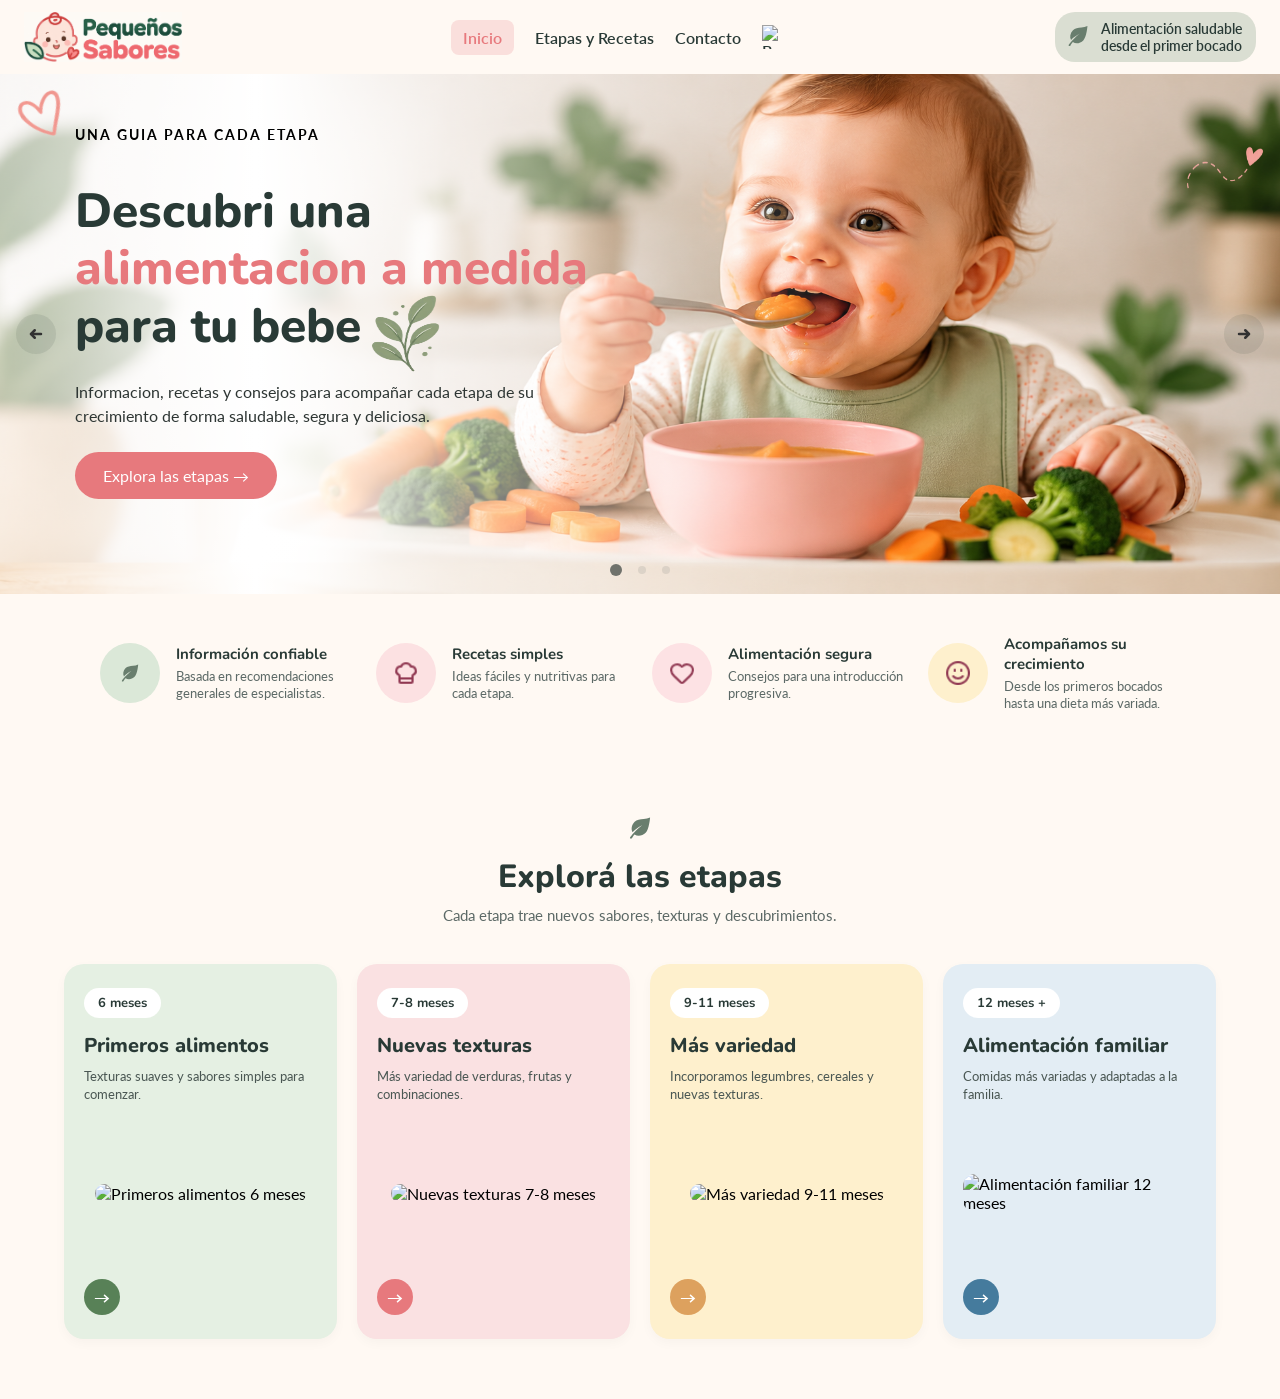
==== index.html @ daff33ad "Explora etapas con tarjetas de meses, falta cargar imagenes" ====
<!DOCTYPE html>
<html lang="es">

<head>
    <meta charset="UTF-8">
    <meta name="viewport" content="width=device-width, initial-scale=1.0">
    <title>Pequeños Sabores</title>
    <link rel="preconnect" href="https://fonts.googleapis.com">
    <link rel="preconnect" href="https://fonts.gstatic.com" crossorigin>
    <link
        href="https://fonts.googleapis.com/css2?family=Lato:ital,wght@0,100;0,300;0,400;0,700;0,900;1,100;1,300;1,400;1,700;1,900&family=Nunito:ital,wght@0,200..1000;1,200..1000&display=swap"
        rel="stylesheet">
    <link rel="stylesheet" href="css/style.css">
</head>

<body>
    <header>
        <div class="logo"><img src="img/logo-bebe.png" alt="logo"></div>
        <nav>
            <a class="active" href="index.html">Inicio</a>
            <a href="etapas.html">Etapas y Recetas</a>
            <a href="contacto.html">Contacto</a>
            <img src="img/busqueda.svg" alt="Busqueda">
        </nav>
        <div class="etiqueta">
            <div class="etiqueta-icono"><img src="img/hoja-etiqueta.svg" alt="Etiqueta"></div>
            <div class="etiqueta-texto">
                <span>Alimentación saludable</span>
                <span>desde el primer bocado</span>
            </div>
        </div>
    </header>

    <section class="hero">
        <img src="img/hero-bebe.png" alt="hero-bebe">
        <div class="hero-content">
            <span class="hero-subtitulo">UNA GUIA PARA CADA ETAPA</span>
            <h1>Descubri una
                <span>alimentacion a medida</span>
                para tu bebe
            </h1>
            <p>Informacion, recetas y consejos para acompañar cada etapa de su crecimiento de forma saludable, segura y
                deliciosa.</p>
            <a href="etapas.html" class="btn">Explora las etapas →</a>
        </div>

        <button class="prev"><img src="img/flecha-simple-izquierda.svg" alt="Anterior"></button>
        <button class="next"><img src="img/flecha-simple-derecha.svg" alt="Siguiente"></button>

        <div class="dots">
            <div class="dot active"></div>
            <div class="dot"></div>
            <div class="dot"></div>
        </div>

        <div class="decoracion">
            <img class="corazon-rosa" src="img/corazon rosa.png" alt="corazon-rosa">
            <img class="hoja1" src="img/hoja1.png" alt="hoja1">
            <img class="linea-con-corazon" src="img/linea con corazon.png" alt="linea con corazon">
        </div>
    </section>
    <!-- SECCIÓN HERO MIDDLE (PILARES) -->
        <section class="hero-middle">
            <div class="hero-middle-item">
                <div class="hero-middle-icon green-bg">
                    <img src="img/hoja-etiqueta.svg" alt="Información confiable">
                </div>
                <div class="hero-middle-text">
                    <h3>Información confiable</h3>
                    <p>Basada en recomendaciones generales de especialistas.</p>
                </div>
            </div>

            <div class="hero-middle-item">
                <div class="hero-middle-icon pink-bg">
                    <img src="img/icono-gorro.png" alt="Recetas simples">
                </div>
                <div class="hero-middle-text">
                    <h3>Recetas simples</h3>
                    <p>Ideas fáciles y nutritivas para cada etapa.</p>
                </div>
            </div>

            <div class="hero-middle-item">
                <div class="hero-middle-icon red-bg">
                    <img src="img/icono-corazon.png" alt="Alimentación segura">
                </div>
                <div class="hero-middle-text">
                    <h3>Alimentación segura</h3>
                    <p>Consejos para una introducción progresiva.</p>
                </div>
            </div>

            <div class="hero-middle-item">
                <div class="hero-middle-icon yellow-bg">
                    <img src="img/icono-carita.png" alt="Acompañamos su crecimiento">
                </div>
                <div class="hero-middle-text">
                    <h3>Acompañamos su crecimiento</h3>
                    <p>Desde los primeros bocados hasta una dieta más variada.</p>
                </div>
            </div>
        </section>
        <!--seccion Explorando Etapas-->
        <section class="etapas-section">
            <div class="etapas-header">
                <img src="img/hoja-etiqueta.svg" alt="Icono decorativo" class="etapas-titulo-icono">
                <h2>Explorá las etapas</h2>
                <p>Cada etapa trae nuevos sabores, texturas y descubrimientos.</p>
            </div>

            <div class="etapas-grid">
                <!-- Tarjeta 1: 6 meses -->
                <article class="etapa-card green-card">
                    <span class="etapa-badge">6 meses</span>
                    <h3>Primeros alimentos</h3>
                    <p>Texturas suaves y sabores simples para comenzar.</p>
                    <div class="etapa-imagen">
                        <img src="img/etapa-6m.png" alt="Primeros alimentos 6 meses">
                    </div>
                    <a href="etapas.html" class="etapa-btn green-btn">→</a>
                </article>

                <!-- Tarjeta 2: 7-8 meses -->
                <article class="etapa-card pink-card">
                    <span class="etapa-badge">7-8 meses</span>
                    <h3>Nuevas texturas</h3>
                    <p>Más variedad de verduras, frutas y combinaciones.</p>
                    <div class="etapa-imagen">
                        <img src="img/etapa-7-8m.png" alt="Nuevas texturas 7-8 meses">
                    </div>
                    <a href="etapas.html" class="etapa-btn pink-btn">→</a>
                </article>

                <!-- Tarjeta 3: 9-11 meses -->
                <article class="etapa-card yellow-card">
                    <span class="etapa-badge">9-11 meses</span>
                    <h3>Más variedad</h3>
                    <p>Incorporamos legumbres, cereales y nuevas texturas.</p>
                    <div class="etapa-imagen">
                        <img src="img/etapa-9-11m.png" alt="Más variedad 9-11 meses">
                    </div>
                    <a href="etapas.html" class="etapa-btn yellow-btn">→</a>
                </article>

                <!-- Tarjeta 4: 12 meses + -->
                <article class="etapa-card blue-card">
                    <span class="etapa-badge">12 meses +</span>
                    <h3>Alimentación familiar</h3>
                    <p>Comidas más variadas y adaptadas a la familia.</p>
                    <div class="etapa-imagen">
                        <img src="img/etapa-12m.png" alt="Alimentación familiar 12 meses">
                    </div>
                    <a href="etapas.html" class="etapa-btn blue-btn">→</a>
                </article>
            </div>
        </section>

</body>

</html>
---- css/style.css ----
* {
    box-sizing: border-box;
}

body {
    background-color: #fff9f3;
    font-family: Lato, sans-serif;
    margin: 0;
    padding: 0;
}

h1 {
    color: #293a36;
    font-family: Nunito, sans-serif;
}

header {
    background-color: #fff9f3;
    padding: 12px 24px;
    display: flex;
    justify-content: space-between;
    align-content: center;
    flex-direction: row;
    gap: 24px;
}

.logo img {
    display: flex;
    align-items: center;
    height: 50px;
}

    
nav {
    font-family: lato, sans-serif;
    font-weight: 600;
    display: flex;
    align-items: center;
    color: #293a36;
    gap: 1.3rem;
    transition: transform 0.5s ease;

}

nav a {
    color: #293a36;
    text-decoration: none;
}

nav a.active {
    color: #e7797d;
    background-color: rgba(231, 121, 125, 0.199);
    border-radius: 8px;
    padding: 8px 12px;
}


nav a:hover {
    transform: scale(1.05);
}

nav img {
    width: 24px;
    height: 24px;
}

.etiqueta {
    display: flex;
    align-items: center;
    gap: 8px;
    background-color: rgba(123, 151, 124, 0.281);
    border-radius: 20px;
    padding: 8px 14px;
}

.etiqueta-icono img {
    height: 30px;
    margin-left: -6px
}

.etiqueta-texto span {
    display: block;
}

.etiqueta-texto {
    font-size: 14px;
    color: #293a36;
    font-weight: 600;
    
}

.hero {
    position: relative;
    height: 520px;
    overflow: hidden;
}

.hero > img {
    position: absolute;
    width: 100%;
    height: 100%;
    object-fit: cover;
    left: 0;
    top: 0;
    z-index: 1;
}

.hero::after {
    content: "";
    position: absolute;
    inset: 0;
    z-index: 1;
    background: linear-gradient(
        to right,
        rgba(255, 255, 255, 0.486) 0%,
        rgba(255, 255, 255, 0.774) 10%,
        rgb(255, 255, 255) 20%,
        rgba(255, 255, 255, 0.541) 35%,
        rgba(255, 255, 255, 0) 70%
    );
}

.hero-content {
    position: relative;
    z-index: 2;
    width: 55%;
    padding: 50px 50px 75px 75px ;
}

.hero-subtitulo {
    font-size: 14px;
    letter-spacing: 2px;
    font-weight: bold;
}

.hero h1 {
    font-size: 48px;
    font-weight: 800;
    line-height: 1.2;
    color: #293a36;
    max-width: 100%;
    margin-bottom: 24px;
    
}

.hero h1 span {
    display: block;
    color: #e7797d;
}

.hero-content p {
    font-family: lato, sans-serif;
    font-size: 16px;
    line-height: 1.5;
    color: #2e3634;
    margin-bottom: 24px;
    max-width: 500px;
    font-weight: 400;
}

.btn {
    display: inline-block;
    background-color: #e7797d;
    color: #fff;
    text-decoration: none;
    border-radius: 50px;
    padding: 14px 28px;
    transition: background-color 0.5s ease, transform 0.5s ease;
}

.btn:hover {
    background-color: #ca6267;
    transform: scale(1.05);
    cursor: pointer;
}

.hero .prev,
.hero .next {
    position: absolute;
    top: 50%;
    transform: translateY(-50%);
    background-color: rgba(41, 58, 54, 0.1);
    border: none;
    border-radius: 50%;
    width: 40px;
    height: 40px;
    display: flex;
    justify-content: center;
    align-items: center;
    cursor: pointer;
    z-index: 3;
}

.hero .prev {
    left: 16px;
    
}

.hero .next {
    right: 16px;
}

.hero .prev img,
.hero .next img {
    width: 30px;
    height: 30px;
}

.dots {
    position: absolute;
    bottom: 16px;
    left: 50%;
    transform: translateX(-50%);
    display: flex;
    gap: 8px;
    z-index: 3;
}

.dot {
    width: 8px;
    height: 8px;
    background-color: rgba(41, 58, 54, 0.1);
    border-radius: 50%;
    margin: 0 4px;
}

.dot.active {
    background-color: rgba(45, 54, 52, 0.664);
    width: 12px;
    height: 12px;
    transform: translateY(-2px);
}

.decoracion img {
    position: absolute;  
    width: 50px;
    height: 50px;
    z-index: 3;
    animation: float 4.5s ease-in-out infinite;
}

@keyframes float {
    0%, 100% {
        transform: translateY(0);
    }
    50% {
        transform: translateY(-10px);
    }
}

img.corazon-rosa {
    top: 16px;
    left: 16px;
    rotate: -10deg;
}

img.linea-con-corazon {
    top: 70px;
    right: 16px;
    width: 80px;
}

img.hoja1 {
    top: 220px;
    left: 365px;
    width: 80px;
    height: 80px;
}

/*seccion caracteristicas generales ----*/

/* --- SECCIÓN HERO MIDDLE (PILARES) --- */
.hero-middle {
    display: flex;
    justify-content: space-between;
    align-items: center;
    gap: 24px;
    padding: 40px 60px;
    background-color: #fff9f3;
    max-width: 1200px;
    margin: 0 auto;
}

.hero-middle-item {
    display: flex;
    align-items: center;
    gap: 16px;
    flex: 1;
}

.hero-middle-icon {
    width: 60px;
    height: 60px;
    border-radius: 50%;
    display: flex;
    justify-content: center;
    align-items: center;
    flex-shrink: 0;
}

.hero-middle-icon img {
    width: 26px;
    height: 26px;
    object-fit: contain;
}

/* Colores de fondo circulares */
.green-bg {
    background-color: #dbe8d8;
}

.pink-bg {
    background-color: #fce1e2;
}

.red-bg {
    background-color: #fde2e4;
}

.yellow-bg {
    background-color: #fef0cd;
}

.hero-middle-text h3 {
    margin: 0 0 4px 0;
    font-family: Nunito, sans-serif;
    font-size: 15px;
    font-weight: 700;
    color: #293a36;
}

.hero-middle-text p {
    margin: 0;
    font-family: Lato, sans-serif;
    font-size: 13px;
    color: #5c6966;
    line-height: 1.3;
}

/* Media query para adaptar en celulares */
@media (max-width: 768px) {
    .hero-middle {
        flex-direction: column;
        align-items: flex-start;
        padding: 30px 24px;
        gap: 20px;
    }
}

/* --- SECCIÓN EXPLORÁ LAS ETAPAS --- */
.etapas-section {
    max-width: 1200px;
    margin: 0 auto;
    padding: 60px 24px;
    background-color: #fff9f3;
}

.etapas-header {
    text-align: center;
    margin-bottom: 40px;
}

.etapas-titulo-icono {
    width: 32px;
    height: 32px;
    margin-bottom: 8px;
}

.etapas-header h2 {
    font-family: Nunito, sans-serif;
    font-size: 32px;
    font-weight: 800;
    color: #293a36;
    margin: 0 0 8px 0;
}

.etapas-header p {
    font-family: Lato, sans-serif;
    font-size: 15px;
    color: #5c6966;
    margin: 0;
}

/* Grilla de 4 columnas con Flexbox */
.etapas-grid {
    display: flex;
    justify-content: space-between;
    gap: 20px;
    flex-wrap: wrap;
}

.etapa-card {
    flex: 1;
    min-width: 240px;
    border-radius: 20px;
    padding: 24px 20px;
    display: flex;
    flex-direction: column;
    position: relative;
    box-shadow: 0 4px 12px rgba(0, 0, 0, 0.03);
    transition: transform 0.3s ease, box-shadow 0.3s ease;
}

.etapa-card:hover {
    transform: translateY(-5px);
    box-shadow: 0 8px 20px rgba(0, 0, 0, 0.06);
}

/* Colores de fondo de cada tarjeta */
.green-card {
    background-color: #e5f0e3;
}

.pink-card {
    background-color: #fae1e2;
}

.yellow-card {
    background-color: #fef0cd;
}

.blue-card {
    background-color: #e3edf4;
}

/* Etiqueta /  de meses */
.etapa-badge {
    align-self: flex-start;
    background-color: #ffffff;
    padding: 6px 14px;
    border-radius: 20px;
    font-family: Nunito, sans-serif;
    font-size: 13px;
    font-weight: 700;
    color: #293a36;
    margin-bottom: 14px;
}

.etapa-card h3 {
    font-family: Nunito, sans-serif;
    font-size: 20px;
    font-weight: 800;
    color: #293a36;
    margin: 0 0 8px 0;
}

.etapa-card p {
    font-family: Lato, sans-serif;
    font-size: 13px;
    color: #4a5753;
    line-height: 1.4;
    margin: 0 0 20px 0;
    flex-grow: 1;
}

.etapa-imagen {
    width: 100%;
    height: 140px;
    display: flex;
    justify-content: center;
    align-items: center;
    margin-bottom: 16px;
}

.etapa-imagen img {
    max-width: 100%;
    max-height: 100%;
    object-fit: contain;
    border-radius: 12px;
}

/* Botón circular de flecha */
.etapa-btn {
    width: 36px;
    height: 36px;
    border-radius: 50%;
    display: flex;
    justify-content: center;
    align-items: center;
    text-decoration: none;
    font-weight: bold;
    font-size: 16px;
    align-self: flex-start;
    transition: transform 0.3s ease;
}

.etapa-btn:hover {
    transform: scale(1.1);
}

.green-btn {
    background-color: #588157;
    color: #ffffff;
}

.pink-btn {
    background-color: #e7797d;
    color: #ffffff;
}

.yellow-btn {
    background-color: #dda15e;
    color: #ffffff;
}

.blue-btn {
    background-color: #457b9d;
    color: #ffffff;
}

/* Adaptación para pantallas pequeñas (Tablets y Celulares) */
@media (max-width: 1024px) {
    .etapa-card {
        flex: 1 1 calc(50% - 10px);
    }
}

@media (max-width: 600px) {
    .etapa-card {
        flex: 1 1 100%;
    }
}
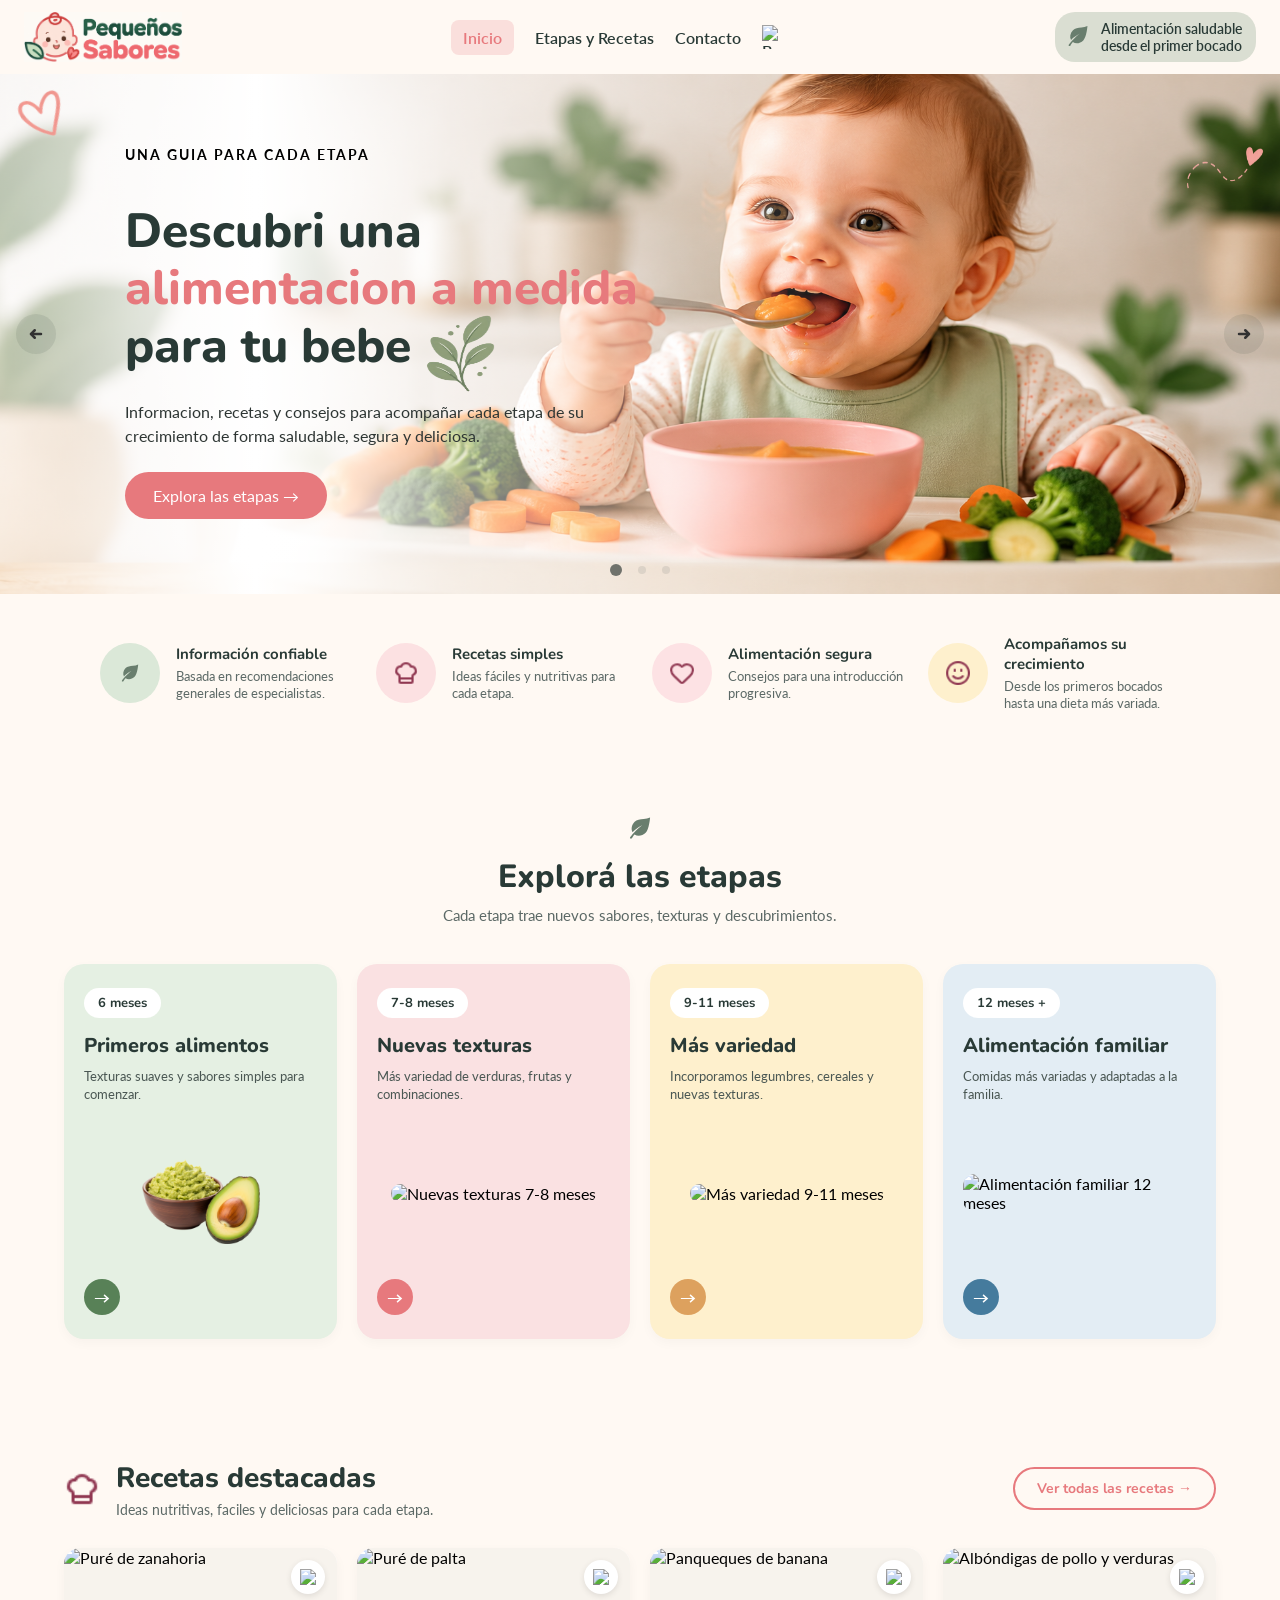
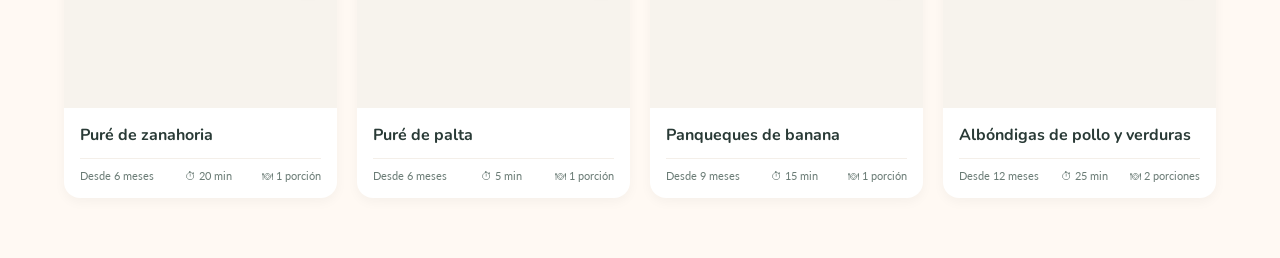
==== commit ea5e3534: "parte inferior del hero casi lista faltan las imagenes, se agrego una imagen en "explora etapas"" ====
--- a/index.html
+++ b/index.html
@@ -116,7 +116,7 @@
                     <h3>Primeros alimentos</h3>
                     <p>Texturas suaves y sabores simples para comenzar.</p>
                     <div class="etapa-imagen">
-                        <img src="img/etapa-6m.png" alt="Primeros alimentos 6 meses">
+                        <img src="img/pure-de-palta.png" alt="Primeros alimentos 6 meses">
                     </div>
                     <a href="etapas.html" class="etapa-btn green-btn">→</a>
                 </article>
@@ -155,6 +155,94 @@
                 </article>
             </div>
         </section>
+        <!-- SECCION RECETAS DESTACADAS -->
+        <section class="recetas-section">
+            <div class="recetas-header-container">
+                <div class="recetas-titulo-wrapper">
+                    <img src="img/icono-gorro.png" alt="Icono receta" class="recetas-titulo-icono">
+                    <div>
+                        <h2>Recetas destacadas</h2>
+                        <p>Ideas nutritivas, faciles y deliciosas para cada etapa.</p>
+                    </div>
+                </div>
+                <a href="etapas.html" class="btn-ver-todas">Ver todas las recetas →</a>
+            </div>
+
+            <div class="recetas-grid">
+                <!-- Receta 1: Puré de zanahoria -->
+                <article class="receta-card">
+                    <div class="receta-imagen">
+                        <img src="img/receta-zanahoria.png" alt="Puré de zanahoria">
+                        <button class="receta-fav" aria-label="Marcar como favorito">
+                            <img src="img/icono-corazon.svg" alt="Favorito">
+                        </button>
+                    </div>
+                    <div class="receta-content">
+                        <h3>Puré de zanahoria</h3>
+                        <div class="receta-info">
+                            <span>Desde 6 meses</span>
+                            <span>⏱ 20 min</span>
+                            <span>🍽 1 porción</span>
+                        </div>
+                    </div>
+                </article>
+
+                <!-- Receta 2: Puré de palta -->
+                <article class="receta-card">
+                    <div class="receta-imagen">
+                        <img src="img/receta-palta.png" alt="Puré de palta">
+                        <button class="receta-fav" aria-label="Marcar como favorito">
+                            <img src="img/icono-corazon.svg" alt="Favorito">
+                        </button>
+                    </div>
+                    <div class="receta-content">
+                        <h3>Puré de palta</h3>
+                        <div class="receta-info">
+                            <span>Desde 6 meses</span>
+                            <span>⏱ 5 min</span>
+                            <span>🍽 1 porción</span>
+                        </div>
+                    </div>
+                </article>
+
+                <!-- Receta 3: Panqueques de banana -->
+                <article class="receta-card">
+                    <div class="receta-imagen">
+                        <img src="img/receta-panqueques.png" alt="Panqueques de banana">
+                        <button class="receta-fav" aria-label="Marcar como favorito">
+                            <img src="img/icono-corazon.svg" alt="Favorito">
+                        </button>
+                    </div>
+                    <div class="receta-content">
+                        <h3>Panqueques de banana</h3>
+                        <div class="receta-info">
+                            <span>Desde 9 meses</span>
+                            <span>⏱ 15 min</span>
+                            <span>🍽 1 porción</span>
+                        </div>
+                    </div>
+                </article>
+
+                <!-- Receta 4: Albóndigas de pollo y verduras -->
+                <article class="receta-card">
+                    <div class="receta-imagen">
+                        <img src="img/receta-albondigas.png" alt="Albóndigas de pollo y verduras">
+                        <button class="receta-fav" aria-label="Marcar como favorito">
+                            <img src="img/icono-corazon.svg" alt="Favorito">
+                        </button>
+                    </div>
+                    <div class="receta-content">
+                        <h3>Albóndigas de pollo y verduras</h3>
+                        <div class="receta-info">
+                            <span>Desde 12 meses</span>
+                            <span>⏱ 25 min</span>
+                            <span>🍽 2 porciones</span>
+                            
+                        </div>
+                    </div>
+                </article>
+            </div>
+        </section>
 
 </body>
 
--- a/css/style.css
+++ b/css/style.css
@@ -124,7 +124,7 @@
     position: relative;
     z-index: 2;
     width: 55%;
-    padding: 50px 50px 75px 75px ;
+    padding: 70px 50px 75px 125px ;
 }
 
 .hero-subtitulo {
@@ -173,6 +173,8 @@
     transform: scale(1.05);
     cursor: pointer;
 }
+
+/*Flechas*/
 
 .hero .prev,
 .hero .next {
@@ -206,6 +208,8 @@
     height: 30px;
 }
 
+/*puntos en posicion imagen*/
+
 .dots {
     position: absolute;
     bottom: 16px;
@@ -261,8 +265,8 @@
 }
 
 img.hoja1 {
-    top: 220px;
-    left: 365px;
+    top: 240px;
+    left: 420px;
     width: 80px;
     height: 80px;
 }
@@ -519,4 +523,269 @@
     .etapa-card {
         flex: 1 1 100%;
     }
-}+}
+/* --- SECCIÓN RECETAS DESTACADAS --- */
+.recetas-section {
+    max-width: 1200px;
+    margin: 0 auto;
+    padding: 60px 24px;
+    background-color: #fff9f3;
+}
+
+.recetas-header-container {
+    display: flex;
+    justify-content: space-between;
+    align-items: center;
+    margin-bottom: 30px;
+    flex-wrap: wrap;
+    gap: 16px;
+}
+
+.recetas-titulo-wrapper {
+    display: flex;
+    align-items: center;
+    gap: 16px;
+}
+
+.recetas-titulo-icono {
+    width: 36px;
+    height: 36px;
+    object-fit: contain;
+}
+
+.recetas-header-container h2 {
+    font-family: Nunito, sans-serif;
+    font-size: 28px;
+    font-weight: 800;
+    color: #293a36;
+    margin: 0 0 4px 0;
+}
+
+.recetas-header-container p {
+    font-family: Lato, sans-serif;
+    font-size: 14px;
+    color: #5c6966;
+    margin: 0;
+}
+
+/* Botón "Ver todas las recetas" */
+.btn-ver-todas {
+    display: inline-block;
+    border: 2px solid #e7797d;
+    color: #e7797d;
+    background-color: transparent;
+    text-decoration: none;
+    padding: 10px 22px;
+    border-radius: 50px;
+    font-family: Nunito, sans-serif;
+    font-weight: 700;
+    font-size: 14px;
+    transition: background-color 0.3s ease, color 0.3s ease, transform 0.3s ease;
+}
+
+.btn-ver-todas:hover {
+    background-color: #e7797d;
+    color: #ffffff;
+    transform: scale(1.03);
+}
+
+/* Grilla de 4 columnas con Flexbox */
+.recetas-grid {
+    display: flex;
+    justify-content: space-between;
+    gap: 20px;
+    flex-wrap: wrap;
+}
+
+.receta-card {
+    flex: 1;
+    min-width: 250px;
+    background-color: #ffffff;
+    border-radius: 16px;
+    overflow: hidden;
+    box-shadow: 0 4px 12px rgba(0, 0, 0, 0.04);
+    display: flex;
+    flex-direction: column;
+    transition: transform 0.3s ease, box-shadow 0.3s ease;
+}
+
+.receta-card:hover {
+    transform: translateY(-5px);
+    box-shadow: 0 8px 20px rgba(0, 0, 0, 0.08);
+}
+
+.receta-imagen {
+    position: relative;
+    width: 100%;
+    height: 160px;
+    background-color: #f7f3ed;
+}
+
+.receta-imagen img {
+    width: 100%;
+    height: 100%;
+    object-fit: cover;
+}
+
+/* Botón de favorito circular en la esquina superior derecha */
+.receta-fav {
+    position: absolute;
+    top: 12px;
+    right: 12px;
+    background-color: #ffffff;
+    border: none;
+    border-radius: 50%;
+    width: 34px;
+    height: 34px;
+    display: flex;
+    justify-content: center;
+    align-items: center;
+    cursor: pointer;
+    box-shadow: 0 2px 6px rgba(0, 0, 0, 0.1);
+    transition: transform 0.2s ease;
+}
+
+.receta-fav:hover {
+    transform: scale(1.1);
+}
+
+.receta-fav img {
+    width: 16px;
+    height: 16px;
+}
+
+.receta-content {
+    padding: 16px;
+    display: flex;
+    flex-direction: column;
+    justify-content: space-between;
+    flex-grow: 1;
+}
+
+.receta-content h3 {
+    font-family: Nunito, sans-serif;
+    font-size: 16px;
+    font-weight: 700;
+    color: #293a36;
+    margin: 0 0 12px 0;
+}
+
+.receta-info {
+    display: flex;
+    justify-content: space-between;
+    align-items: center;
+    font-family: Lato, sans-serif;
+    font-size: 11px;
+    color: #6b7c76;
+    border-top: 1px solid #f4efe9;
+    padding-top: 10px;
+}
+
+/* Adaptación para tablets y celulares */
+@media (max-width: 1024px) {
+    .receta-card {
+        flex: 1 1 calc(50% - 10px);
+    }
+}
+
+@media (max-width: 600px) {
+    .receta-card {
+        flex: 1 1 100%;
+    }
+}
+.hero-etapas {
+    position: relative;
+    height: 680px;
+    overflow: hidden;
+}
+
+.hero-etapas img {
+    position: absolute;
+    width: 100%;
+    height: 100%;
+    object-fit: cover;
+    left: 0;
+    top: 0;
+    z-index: 1;
+}
+
+.hero-etapas::after {
+    content: "";
+    position: absolute;
+    inset: 0;
+    z-index: 1;
+    background: linear-gradient(
+        to right,
+        rgba(255, 255, 255, 0.486) 0%,
+        rgba(255, 255, 255, 0.774) 10%,
+        rgb(255, 255, 255) 20%,
+        rgba(255, 255, 255, 0.541) 35%,
+        rgba(255, 255, 255, 0) 70%
+    );
+}
+
+.hero-etapas-content {
+    position: relative;
+    z-index: 2;
+    width: 33%;
+    padding: 150px 50px 75px 175px;
+}
+
+.hero-etapas-subtitulo {
+    font-size: 14px;
+    letter-spacing: 2px;
+    font-weight: bold;
+}
+
+.hero-etapas h1 {
+    font-size: 48px;
+    font-weight: 800;
+    line-height: 1.2;
+    color: #293a36;
+    max-width: 100%;
+    margin-bottom: 24px;
+    
+}
+
+.hero-etapas h1 span {
+    display: block;
+    color: #e7797d;
+}
+
+.hero-etapas-content p {
+    font-family: lato, sans-serif;
+    font-size: 16px;
+    line-height: 1.5;
+    color: #2e3634;
+    margin-bottom: 24px;
+    max-width: 500px;
+    font-weight: 400;
+}
+
+.etiqueta-etapas span {
+    display: block;
+}
+
+.etiqueta-etapas {
+    font-size: 18px;
+    color: #ffffff;
+    font-weight: 600;
+    background-color: #e4acae;
+    border-radius: 40px;
+    height: 100px;
+    width: 130px;
+    align-items: center;
+    gap: 8px;
+    padding: 15px 16px;
+    justify-items: center;
+    top: 250px;
+    right: 5%;
+    position: absolute;
+    z-index: 3;
+    transition: transform 0.5s ease;
+}
+
+.etiqueta-etapas:hover {
+    transform: scale(1.05);
+}
+    
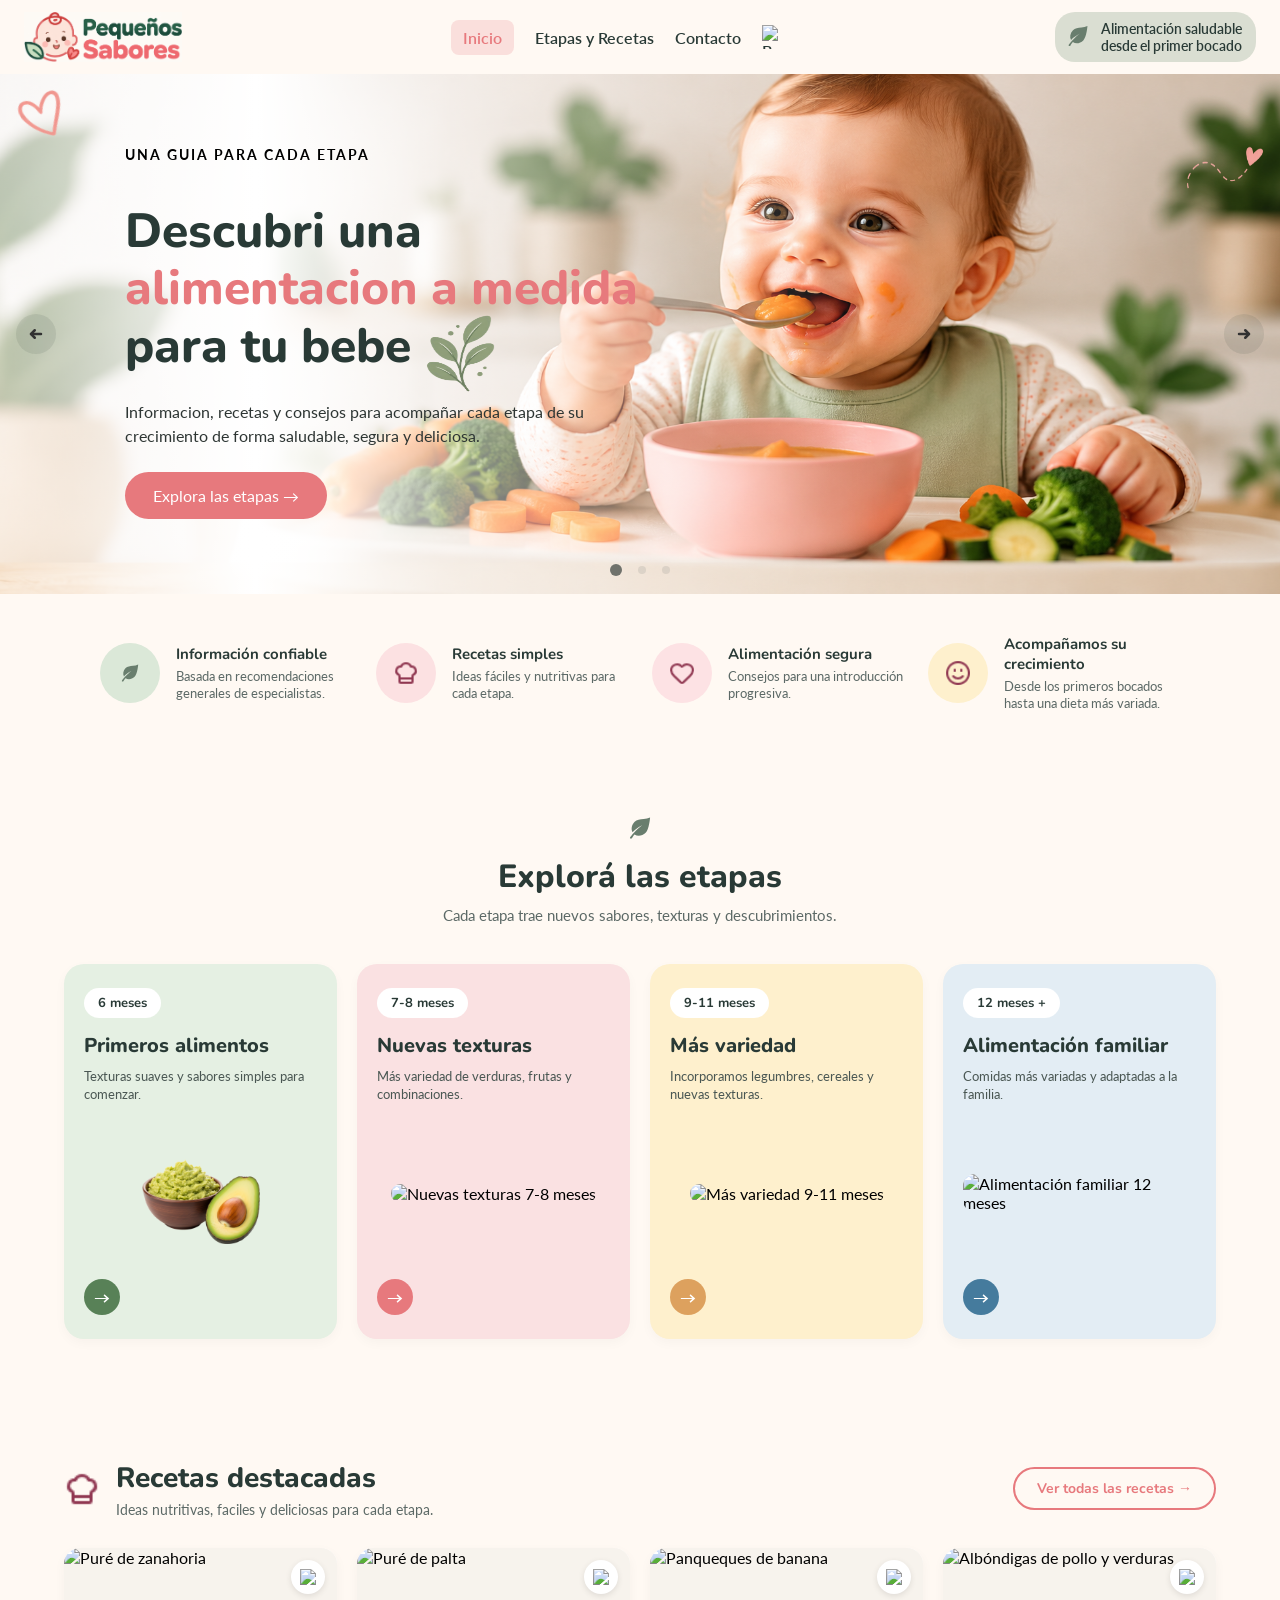
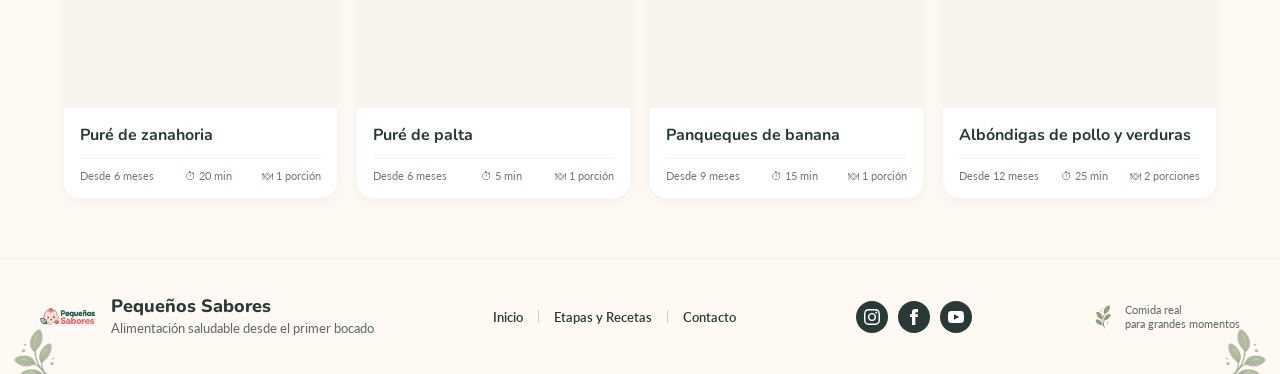
==== commit 72d52050: "footer implementacion completa , falta configurar los enlaces de redes sociales" ====
--- a/index.html
+++ b/index.html
@@ -243,7 +243,54 @@
                 </article>
             </div>
         </section>
-
+<!-- FOOTER / PIE DE PÁGINA -->
+    <footer class="site-footer">
+        <div class="footer-container">
+            <!-- Columna 1: Logo y Leyenda -->
+           <div class="footer-brand">
+                <img src="img/logo-bebe.png" alt="Pequeños Sabores" class="footer-logo">
+                <div class="footer-brand-text">
+                    <h3>Pequeños Sabores</h3>
+                    <p>Alimentación saludable desde el primer bocado</p>
+                </div>
+            </div>
+
+            <!-- Columna 2: Navegación del Footer -->
+            <nav class="footer-nav">
+                <a href="index.html">Inicio</a>
+                <span class="separator">|</span>
+                <a href="etapas.html">Etapas y Recetas</a>
+                <span class="separator">|</span>
+                <a href="contacto.html">Contacto</a>
+            </nav>
+
+            <!-- Columna 3: Redes Sociales -->
+            <div class="footer-social">
+                <a href="#" class="social-btn" aria-label="Instagram">
+                    <svg viewBox="0 0 24 24" width="16" height="16" fill="currentColor"><path d="M12 2.163c3.204 0 3.584.012 4.85.07 3.252.148 4.771 1.691 4.919 4.919.058 1.265.069 1.645.069 4.849 0 3.205-.012 3.584-.069 4.849-.149 3.225-1.664 4.771-4.919 4.919-1.266.058-1.644.07-4.85.07-3.204 0-3.584-.012-4.849-.07-3.26-.149-4.771-1.699-4.919-4.92-.058-1.265-.07-1.644-.07-4.849 0-3.204.013-3.583.07-4.849.149-3.227 1.664-4.771 4.919-4.919 1.266-.057 1.645-.069 4.849-.069zm0-2.163c-3.259 0-3.667.014-4.947.072-4.358.2-6.78 2.618-6.98 6.98-.059 1.281-.073 1.689-.073 4.948 0 3.259.014 3.668.072 4.948.2 4.358 2.618 6.78 6.98 6.98 1.281.058 1.689.072 4.948.072 3.259 0 3.668-.014 4.948-.072 4.354-.2 6.782-2.618 6.979-6.98.059-1.28.073-1.689.073-4.948 0-3.259-.014-3.667-.072-4.947-.196-4.354-2.617-6.78-6.979-6.98-1.281-.059-1.69-.073-4.949-.073zm0 5.838c-3.403 0-6.162 2.759-6.162 6.162s2.759 6.163 6.162 6.163 6.162-2.759 6.162-6.163c0-3.403-2.759-6.162-6.162-6.162zm0 10.162c-2.209 0-4-1.79-4-4 0-2.209 1.791-4 4-4s4 1.791 4 4c0 2.21-1.791 4-4 4zm6.406-11.845c-.796 0-1.441.645-1.441 1.44s.645 1.44 1.441 1.44c.795 0 1.439-.645 1.439-1.44s-.644-1.44-1.439-1.44z"/></svg>
+                </a>
+                <a href="#" class="social-btn" aria-label="Facebook">
+                    <svg viewBox="0 0 24 24" width="16" height="16" fill="currentColor"><path d="M9 8H6v4h3v12h5V12h3.642L18 8h-4V6.333C14 5.374 14.5 5 15.5 5H18V0h-3.808C10.592 0 9 1.583 9 4.615V8z"/></svg>
+                </a>
+                <a href="#" class="social-btn" aria-label="YouTube">
+                    <svg viewBox="0 0 24 24" width="16" height="16" fill="currentColor"><path d="M19.615 3.184c-3.604-.246-11.631-.245-15.23 0-3.897.266-4.356 2.62-4.385 8.816.029 6.185.484 8.549 4.385 8.816 3.6.245 11.626.246 15.23 0 3.897-.266 4.356-2.62 4.385-8.816-.029-6.185-.484-8.549-4.385-8.816zm-10.615 12.816v-8l8 4-8 4z"/></svg>
+                </a>
+            </div>
+
+            <!-- Columna 4: Eslogan final e icono -->
+            <div class="footer-slogan">
+                <img src="img/hoja1.png" alt="Decoración hojita" class="footer-leaf-icon">
+                <div class="slogan-text">
+                    <span>Comida real</span>
+                    <span>para grandes momentos</span>
+                </div>
+            </div>
+        </div>
+
+        <!-- Decoraciones laterales tipo ramitas -->
+        <img src="img/hoja1.png" alt="Hojita izquierda" class="footer-deco-left">
+        <img src="img/hoja1.png" alt="Hojita derecha" class="footer-deco-right">
+    </footer>
 </body>
 
 </html>
--- a/css/style.css
+++ b/css/style.css
@@ -693,6 +693,175 @@
         flex: 1 1 100%;
     }
 }
+
+/* --- SECCIÓN FOOTER --- */
+.site-footer {
+    background-color: #fff9f3;
+    border-top: 1px solid #f4efe9;
+    padding: 30px 24px;
+    position: relative;
+    overflow: hidden;
+}
+
+.footer-container {
+    max-width: 1200px;
+    margin: 0 auto;
+    display: flex;
+    justify-content: space-between;
+    align-items: center;
+    gap: 20px;
+    flex-wrap: wrap;
+    position: relative;
+    z-index: 2;
+}
+
+/* Columna 1: Brand / Logo */
+.footer-brand {
+    display: flex;
+    align-items: center;
+    gap: 16px; /* Espacio cómodo entre el bebé y la leyenda */
+}
+
+.footer-logo {
+    width: 55px;  /* Aumentado para que resalte como en la captura */
+    height: 55px;
+    object-fit: contain;
+    flex-shrink: 0;
+}
+
+.footer-brand-text {
+    display: flex;
+    flex-direction: column;
+    justify-content: center;
+}
+
+.footer-brand-text h3 {
+    font-family: Nunito, sans-serif;
+    font-size: 18px; /* Tamaño del título "Pequeños Sabores" */
+    font-weight: 800;
+    color: #293a36;
+    margin: 0 0 4px 0;
+    line-height: 1.1;
+}
+
+.footer-brand-text p {
+    font-family: Lato, sans-serif;
+    font-size: 13px; /* Tamaño de la bajada */
+    color: #5c6966;
+    margin: 0;
+    line-height: 1.2;
+    white-space: nowrap; /* Mantiene la leyenda en una sola línea si hay espacio */
+}
+
+/* Columna 2: Navegación */
+.footer-nav {
+    display: flex;
+    align-items: center;
+    gap: 14px;
+}
+
+.footer-nav a {
+    font-family: Lato, sans-serif;
+    font-size: 13px;
+    font-weight: 600;
+    color: #293a36;
+    text-decoration: none;
+    transition: color 0.2s ease;
+}
+
+.footer-nav a:hover {
+    color: #e7797d;
+}
+
+.footer-nav .separator {
+    color: #c4d1cd;
+    font-size: 12px;
+}
+
+/* Columna 3: Botones de Redes Sociales */
+.footer-social {
+    display: flex;
+    align-items: center;
+    gap: 10px;
+}
+
+.social-btn {
+    width: 32px;
+    height: 32px;
+    border-radius: 50%;
+    background-color: #293a36;
+    color: #ffffff;
+    display: flex;
+    justify-content: center;
+    align-items: center;
+    text-decoration: none;
+    transition: background-color 0.3s ease, transform 0.2s ease;
+}
+
+.social-btn:hover {
+    background-color: #e7797d;
+    transform: scale(1.1);
+}
+
+/* Columna 4: Eslogan */
+.footer-slogan {
+    display: flex;
+    align-items: center;
+    gap: 10px;
+}
+
+.footer-leaf-icon {
+    width: 24px;
+    height: 24px;
+    object-fit: contain;
+}
+
+.slogan-text span {
+    display: block;
+    font-family: Lato, sans-serif;
+    font-size: 11px;
+    color: #5c6966;
+    line-height: 1.2;
+}
+
+/* Decoraciones en las esquinas inferiores */
+.footer-deco-left,
+.footer-deco-right {
+    position: absolute;
+    bottom: -10px;
+    width: 50px;
+    height: 50px;
+    opacity: 0.7;
+    z-index: 1;
+    pointer-events: none;
+}
+
+.footer-deco-left {
+    left: 10px;
+    transform: rotate(-30deg);
+}
+
+.footer-deco-right {
+    right: 10px;
+    transform: rotate(30deg) scaleX(-1);
+}
+
+/* Responsivo para celulares */
+@media (max-width: 900px) {
+    .footer-container {
+        flex-direction: column;
+        text-align: center;
+        gap: 20px;
+    }
+    
+    .footer-brand {
+        flex-direction: column;
+    }
+    
+    .footer-slogan {
+        justify-content: center;
+    }
+}
 .hero-etapas {
     position: relative;
     height: 680px;
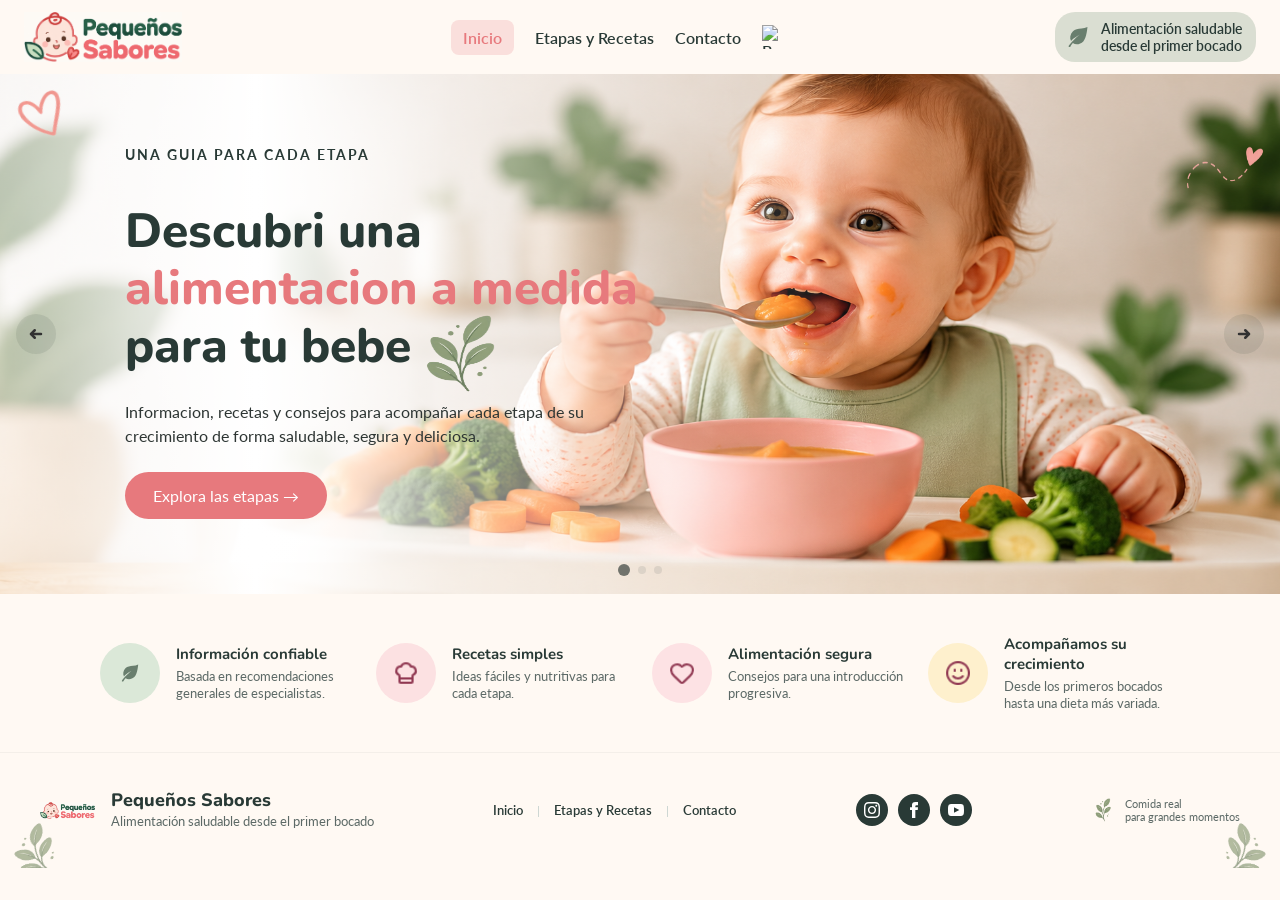
==== commit a3338747: "cambios" ====
--- a/index.html
+++ b/index.html
@@ -60,194 +60,53 @@
         </div>
     </section>
     <!-- SECCIÓN HERO MIDDLE (PILARES) -->
-        <section class="hero-middle">
-            <div class="hero-middle-item">
-                <div class="hero-middle-icon green-bg">
-                    <img src="img/hoja-etiqueta.svg" alt="Información confiable">
-                </div>
-                <div class="hero-middle-text">
-                    <h3>Información confiable</h3>
-                    <p>Basada en recomendaciones generales de especialistas.</p>
-                </div>
+    <section class="hero-middle">
+        <div class="hero-middle-item">
+            <div class="hero-middle-icon green-bg">
+                <img src="img/hoja-etiqueta.svg" alt="Información confiable">
             </div>
+            <div class="hero-middle-text">
+                <h3>Información confiable</h3>
+                <p>Basada en recomendaciones generales de especialistas.</p>
+            </div>
+        </div>
 
-            <div class="hero-middle-item">
-                <div class="hero-middle-icon pink-bg">
-                    <img src="img/icono-gorro.png" alt="Recetas simples">
-                </div>
-                <div class="hero-middle-text">
-                    <h3>Recetas simples</h3>
-                    <p>Ideas fáciles y nutritivas para cada etapa.</p>
-                </div>
+        <div class="hero-middle-item">
+            <div class="hero-middle-icon pink-bg">
+                <img src="img/icono-gorro.png" alt="Recetas simples">
             </div>
+            <div class="hero-middle-text">
+                <h3>Recetas simples</h3>
+                <p>Ideas fáciles y nutritivas para cada etapa.</p>
+            </div>
+        </div>
 
-            <div class="hero-middle-item">
-                <div class="hero-middle-icon red-bg">
-                    <img src="img/icono-corazon.png" alt="Alimentación segura">
-                </div>
-                <div class="hero-middle-text">
-                    <h3>Alimentación segura</h3>
-                    <p>Consejos para una introducción progresiva.</p>
-                </div>
+        <div class="hero-middle-item">
+            <div class="hero-middle-icon red-bg">
+                <img src="img/icono-corazon.png" alt="Alimentación segura">
             </div>
+            <div class="hero-middle-text">
+                <h3>Alimentación segura</h3>
+                <p>Consejos para una introducción progresiva.</p>
+            </div>
+        </div>
 
-            <div class="hero-middle-item">
-                <div class="hero-middle-icon yellow-bg">
-                    <img src="img/icono-carita.png" alt="Acompañamos su crecimiento">
-                </div>
-                <div class="hero-middle-text">
-                    <h3>Acompañamos su crecimiento</h3>
-                    <p>Desde los primeros bocados hasta una dieta más variada.</p>
-                </div>
+        <div class="hero-middle-item">
+            <div class="hero-middle-icon yellow-bg">
+                <img src="img/icono-carita.png" alt="Acompañamos su crecimiento">
             </div>
-        </section>
-        <!--seccion Explorando Etapas-->
-        <section class="etapas-section">
-            <div class="etapas-header">
-                <img src="img/hoja-etiqueta.svg" alt="Icono decorativo" class="etapas-titulo-icono">
-                <h2>Explorá las etapas</h2>
-                <p>Cada etapa trae nuevos sabores, texturas y descubrimientos.</p>
+            <div class="hero-middle-text">
+                <h3>Acompañamos su crecimiento</h3>
+                <p>Desde los primeros bocados hasta una dieta más variada.</p>
             </div>
+        </div>
+    </section>
 
-            <div class="etapas-grid">
-                <!-- Tarjeta 1: 6 meses -->
-                <article class="etapa-card green-card">
-                    <span class="etapa-badge">6 meses</span>
-                    <h3>Primeros alimentos</h3>
-                    <p>Texturas suaves y sabores simples para comenzar.</p>
-                    <div class="etapa-imagen">
-                        <img src="img/pure-de-palta.png" alt="Primeros alimentos 6 meses">
-                    </div>
-                    <a href="etapas.html" class="etapa-btn green-btn">→</a>
-                </article>
-
-                <!-- Tarjeta 2: 7-8 meses -->
-                <article class="etapa-card pink-card">
-                    <span class="etapa-badge">7-8 meses</span>
-                    <h3>Nuevas texturas</h3>
-                    <p>Más variedad de verduras, frutas y combinaciones.</p>
-                    <div class="etapa-imagen">
-                        <img src="img/etapa-7-8m.png" alt="Nuevas texturas 7-8 meses">
-                    </div>
-                    <a href="etapas.html" class="etapa-btn pink-btn">→</a>
-                </article>
-
-                <!-- Tarjeta 3: 9-11 meses -->
-                <article class="etapa-card yellow-card">
-                    <span class="etapa-badge">9-11 meses</span>
-                    <h3>Más variedad</h3>
-                    <p>Incorporamos legumbres, cereales y nuevas texturas.</p>
-                    <div class="etapa-imagen">
-                        <img src="img/etapa-9-11m.png" alt="Más variedad 9-11 meses">
-                    </div>
-                    <a href="etapas.html" class="etapa-btn yellow-btn">→</a>
-                </article>
-
-                <!-- Tarjeta 4: 12 meses + -->
-                <article class="etapa-card blue-card">
-                    <span class="etapa-badge">12 meses +</span>
-                    <h3>Alimentación familiar</h3>
-                    <p>Comidas más variadas y adaptadas a la familia.</p>
-                    <div class="etapa-imagen">
-                        <img src="img/etapa-12m.png" alt="Alimentación familiar 12 meses">
-                    </div>
-                    <a href="etapas.html" class="etapa-btn blue-btn">→</a>
-                </article>
-            </div>
-        </section>
-        <!-- SECCION RECETAS DESTACADAS -->
-        <section class="recetas-section">
-            <div class="recetas-header-container">
-                <div class="recetas-titulo-wrapper">
-                    <img src="img/icono-gorro.png" alt="Icono receta" class="recetas-titulo-icono">
-                    <div>
-                        <h2>Recetas destacadas</h2>
-                        <p>Ideas nutritivas, faciles y deliciosas para cada etapa.</p>
-                    </div>
-                </div>
-                <a href="etapas.html" class="btn-ver-todas">Ver todas las recetas →</a>
-            </div>
-
-            <div class="recetas-grid">
-                <!-- Receta 1: Puré de zanahoria -->
-                <article class="receta-card">
-                    <div class="receta-imagen">
-                        <img src="img/receta-zanahoria.png" alt="Puré de zanahoria">
-                        <button class="receta-fav" aria-label="Marcar como favorito">
-                            <img src="img/icono-corazon.svg" alt="Favorito">
-                        </button>
-                    </div>
-                    <div class="receta-content">
-                        <h3>Puré de zanahoria</h3>
-                        <div class="receta-info">
-                            <span>Desde 6 meses</span>
-                            <span>⏱ 20 min</span>
-                            <span>🍽 1 porción</span>
-                        </div>
-                    </div>
-                </article>
-
-                <!-- Receta 2: Puré de palta -->
-                <article class="receta-card">
-                    <div class="receta-imagen">
-                        <img src="img/receta-palta.png" alt="Puré de palta">
-                        <button class="receta-fav" aria-label="Marcar como favorito">
-                            <img src="img/icono-corazon.svg" alt="Favorito">
-                        </button>
-                    </div>
-                    <div class="receta-content">
-                        <h3>Puré de palta</h3>
-                        <div class="receta-info">
-                            <span>Desde 6 meses</span>
-                            <span>⏱ 5 min</span>
-                            <span>🍽 1 porción</span>
-                        </div>
-                    </div>
-                </article>
-
-                <!-- Receta 3: Panqueques de banana -->
-                <article class="receta-card">
-                    <div class="receta-imagen">
-                        <img src="img/receta-panqueques.png" alt="Panqueques de banana">
-                        <button class="receta-fav" aria-label="Marcar como favorito">
-                            <img src="img/icono-corazon.svg" alt="Favorito">
-                        </button>
-                    </div>
-                    <div class="receta-content">
-                        <h3>Panqueques de banana</h3>
-                        <div class="receta-info">
-                            <span>Desde 9 meses</span>
-                            <span>⏱ 15 min</span>
-                            <span>🍽 1 porción</span>
-                        </div>
-                    </div>
-                </article>
-
-                <!-- Receta 4: Albóndigas de pollo y verduras -->
-                <article class="receta-card">
-                    <div class="receta-imagen">
-                        <img src="img/receta-albondigas.png" alt="Albóndigas de pollo y verduras">
-                        <button class="receta-fav" aria-label="Marcar como favorito">
-                            <img src="img/icono-corazon.svg" alt="Favorito">
-                        </button>
-                    </div>
-                    <div class="receta-content">
-                        <h3>Albóndigas de pollo y verduras</h3>
-                        <div class="receta-info">
-                            <span>Desde 12 meses</span>
-                            <span>⏱ 25 min</span>
-                            <span>🍽 2 porciones</span>
-                            
-                        </div>
-                    </div>
-                </article>
-            </div>
-        </section>
-<!-- FOOTER / PIE DE PÁGINA -->
+    <!-- FOOTER / PIE DE PÁGINA -->
     <footer class="site-footer">
         <div class="footer-container">
             <!-- Columna 1: Logo y Leyenda -->
-           <div class="footer-brand">
+            <div class="footer-brand">
                 <img src="img/logo-bebe.png" alt="Pequeños Sabores" class="footer-logo">
                 <div class="footer-brand-text">
                     <h3>Pequeños Sabores</h3>
@@ -267,13 +126,22 @@
             <!-- Columna 3: Redes Sociales -->
             <div class="footer-social">
                 <a href="#" class="social-btn" aria-label="Instagram">
-                    <svg viewBox="0 0 24 24" width="16" height="16" fill="currentColor"><path d="M12 2.163c3.204 0 3.584.012 4.85.07 3.252.148 4.771 1.691 4.919 4.919.058 1.265.069 1.645.069 4.849 0 3.205-.012 3.584-.069 4.849-.149 3.225-1.664 4.771-4.919 4.919-1.266.058-1.644.07-4.85.07-3.204 0-3.584-.012-4.849-.07-3.26-.149-4.771-1.699-4.919-4.92-.058-1.265-.07-1.644-.07-4.849 0-3.204.013-3.583.07-4.849.149-3.227 1.664-4.771 4.919-4.919 1.266-.057 1.645-.069 4.849-.069zm0-2.163c-3.259 0-3.667.014-4.947.072-4.358.2-6.78 2.618-6.98 6.98-.059 1.281-.073 1.689-.073 4.948 0 3.259.014 3.668.072 4.948.2 4.358 2.618 6.78 6.98 6.98 1.281.058 1.689.072 4.948.072 3.259 0 3.668-.014 4.948-.072 4.354-.2 6.782-2.618 6.979-6.98.059-1.28.073-1.689.073-4.948 0-3.259-.014-3.667-.072-4.947-.196-4.354-2.617-6.78-6.979-6.98-1.281-.059-1.69-.073-4.949-.073zm0 5.838c-3.403 0-6.162 2.759-6.162 6.162s2.759 6.163 6.162 6.163 6.162-2.759 6.162-6.163c0-3.403-2.759-6.162-6.162-6.162zm0 10.162c-2.209 0-4-1.79-4-4 0-2.209 1.791-4 4-4s4 1.791 4 4c0 2.21-1.791 4-4 4zm6.406-11.845c-.796 0-1.441.645-1.441 1.44s.645 1.44 1.441 1.44c.795 0 1.439-.645 1.439-1.44s-.644-1.44-1.439-1.44z"/></svg>
+                    <svg viewBox="0 0 24 24" width="16" height="16" fill="currentColor">
+                        <path
+                            d="M12 2.163c3.204 0 3.584.012 4.85.07 3.252.148 4.771 1.691 4.919 4.919.058 1.265.069 1.645.069 4.849 0 3.205-.012 3.584-.069 4.849-.149 3.225-1.664 4.771-4.919 4.919-1.266.058-1.644.07-4.85.07-3.204 0-3.584-.012-4.849-.07-3.26-.149-4.771-1.699-4.919-4.92-.058-1.265-.07-1.644-.07-4.849 0-3.204.013-3.583.07-4.849.149-3.227 1.664-4.771 4.919-4.919 1.266-.057 1.645-.069 4.849-.069zm0-2.163c-3.259 0-3.667.014-4.947.072-4.358.2-6.78 2.618-6.98 6.98-.059 1.281-.073 1.689-.073 4.948 0 3.259.014 3.668.072 4.948.2 4.358 2.618 6.78 6.98 6.98 1.281.058 1.689.072 4.948.072 3.259 0 3.668-.014 4.948-.072 4.354-.2 6.782-2.618 6.979-6.98.059-1.28.073-1.689.073-4.948 0-3.259-.014-3.667-.072-4.947-.196-4.354-2.617-6.78-6.979-6.98-1.281-.059-1.69-.073-4.949-.073zm0 5.838c-3.403 0-6.162 2.759-6.162 6.162s2.759 6.163 6.162 6.163 6.162-2.759 6.162-6.163c0-3.403-2.759-6.162-6.162-6.162zm0 10.162c-2.209 0-4-1.79-4-4 0-2.209 1.791-4 4-4s4 1.791 4 4c0 2.21-1.791 4-4 4zm6.406-11.845c-.796 0-1.441.645-1.441 1.44s.645 1.44 1.441 1.44c.795 0 1.439-.645 1.439-1.44s-.644-1.44-1.439-1.44z" />
+                    </svg>
                 </a>
                 <a href="#" class="social-btn" aria-label="Facebook">
-                    <svg viewBox="0 0 24 24" width="16" height="16" fill="currentColor"><path d="M9 8H6v4h3v12h5V12h3.642L18 8h-4V6.333C14 5.374 14.5 5 15.5 5H18V0h-3.808C10.592 0 9 1.583 9 4.615V8z"/></svg>
+                    <svg viewBox="0 0 24 24" width="16" height="16" fill="currentColor">
+                        <path
+                            d="M9 8H6v4h3v12h5V12h3.642L18 8h-4V6.333C14 5.374 14.5 5 15.5 5H18V0h-3.808C10.592 0 9 1.583 9 4.615V8z" />
+                    </svg>
                 </a>
                 <a href="#" class="social-btn" aria-label="YouTube">
-                    <svg viewBox="0 0 24 24" width="16" height="16" fill="currentColor"><path d="M19.615 3.184c-3.604-.246-11.631-.245-15.23 0-3.897.266-4.356 2.62-4.385 8.816.029 6.185.484 8.549 4.385 8.816 3.6.245 11.626.246 15.23 0 3.897-.266 4.356-2.62 4.385-8.816-.029-6.185-.484-8.549-4.385-8.816zm-10.615 12.816v-8l8 4-8 4z"/></svg>
+                    <svg viewBox="0 0 24 24" width="16" height="16" fill="currentColor">
+                        <path
+                            d="M19.615 3.184c-3.604-.246-11.631-.245-15.23 0-3.897.266-4.356 2.62-4.385 8.816.029 6.185.484 8.549 4.385 8.816 3.6.245 11.626.246 15.23 0 3.897-.266 4.356-2.62 4.385-8.816-.029-6.185-.484-8.549-4.385-8.816zm-10.615 12.816v-8l8 4-8 4z" />
+                    </svg>
                 </a>
             </div>
 
--- a/css/style.css
+++ b/css/style.css
@@ -1,65 +1,64 @@
+/* ESTILOS GENERALES */
 * {
     box-sizing: border-box;
 }
 
 body {
+    margin: 0;
+    padding: 0;
     background-color: #fff9f3;
     font-family: Lato, sans-serif;
-    margin: 0;
-    padding: 0;
-}
-
-h1 {
-    color: #293a36;
+    color: #293a36;
+}
+
+h1,
+h2,
+h3 {
     font-family: Nunito, sans-serif;
 }
 
+/* ENCABEZADO Y NAVEGACION */
 header {
+    display: flex;
+    flex-direction: row;
+    justify-content: space-between;
+    align-items: center;
+    gap: 24px;
+    padding: 12px 24px;
     background-color: #fff9f3;
-    padding: 12px 24px;
-    display: flex;
-    justify-content: space-between;
-    align-content: center;
-    flex-direction: row;
-    gap: 24px;
 }
 
 .logo img {
-    display: flex;
-    align-items: center;
+    display: block;
     height: 50px;
 }
 
-    
-nav {
-    font-family: lato, sans-serif;
+header nav {
+    display: flex;
+    align-items: center;
+    gap: 1.3rem;
+    font-family: Lato, sans-serif;
     font-weight: 600;
-    display: flex;
-    align-items: center;
-    color: #293a36;
-    gap: 1.3rem;
-    transition: transform 0.5s ease;
-
-}
-
-nav a {
+}
+
+header nav a {
     color: #293a36;
     text-decoration: none;
-}
-
-nav a.active {
+    transition: transform 0.3s ease, color 0.3s ease;
+}
+
+header nav a.active {
+    padding: 8px 12px;
+    border-radius: 8px;
+    background-color: rgba(231, 121, 125, 0.2);
     color: #e7797d;
-    background-color: rgba(231, 121, 125, 0.199);
-    border-radius: 8px;
-    padding: 8px 12px;
-}
-
-
-nav a:hover {
+}
+
+header nav a:hover {
     transform: scale(1.05);
 }
 
-nav img {
+header nav img {
     width: 24px;
     height: 24px;
 }
@@ -68,27 +67,28 @@
     display: flex;
     align-items: center;
     gap: 8px;
-    background-color: rgba(123, 151, 124, 0.281);
+    padding: 8px 14px;
     border-radius: 20px;
-    padding: 8px 14px;
+    background-color: rgba(123, 151, 124, 0.28);
 }
 
 .etiqueta-icono img {
+    display: block;
     height: 30px;
-    margin-left: -6px
+    margin-left: -6px;
+}
+
+.etiqueta-texto {
+    color: #293a36;
+    font-size: 14px;
+    font-weight: 600;
 }
 
 .etiqueta-texto span {
     display: block;
 }
 
-.etiqueta-texto {
-    font-size: 14px;
-    color: #293a36;
-    font-weight: 600;
-    
-}
-
+/* PORTADA DE INICIO */
 .hero {
     position: relative;
     height: 520px;
@@ -97,105 +97,102 @@
 
 .hero > img {
     position: absolute;
+    top: 0;
+    left: 0;
+    z-index: 1;
     width: 100%;
     height: 100%;
     object-fit: cover;
-    left: 0;
-    top: 0;
-    z-index: 1;
 }
 
 .hero::after {
-    content: "";
     position: absolute;
     inset: 0;
     z-index: 1;
-    background: linear-gradient(
-        to right,
-        rgba(255, 255, 255, 0.486) 0%,
-        rgba(255, 255, 255, 0.774) 10%,
-        rgb(255, 255, 255) 20%,
-        rgba(255, 255, 255, 0.541) 35%,
-        rgba(255, 255, 255, 0) 70%
-    );
+    background: linear-gradient(to right,
+            rgba(255, 255, 255, 0.486) 0%,
+            rgba(255, 255, 255, 0.774) 10%,
+            #ffffff 20%,
+            rgba(255, 255, 255, 0.541) 35%,
+            rgba(255, 255, 255, 0) 70%);
+    content: "";
 }
 
 .hero-content {
     position: relative;
     z-index: 2;
     width: 55%;
-    padding: 70px 50px 75px 125px ;
+    padding: 70px 50px 75px 125px;
 }
 
 .hero-subtitulo {
     font-size: 14px;
+    font-weight: bold;
     letter-spacing: 2px;
-    font-weight: bold;
-}
-
-.hero h1 {
+}
+
+.hero h1,
+.hero-etapas h1 {
+    max-width: 100%;
+    margin-bottom: 24px;
+    color: #293a36;
     font-size: 48px;
     font-weight: 800;
     line-height: 1.2;
-    color: #293a36;
-    max-width: 100%;
-    margin-bottom: 24px;
-    
-}
-
-.hero h1 span {
+}
+
+.hero h1 span,
+.hero-etapas h1 span {
     display: block;
     color: #e7797d;
 }
 
-.hero-content p {
-    font-family: lato, sans-serif;
+.hero-content p,
+.hero-etapas-content p {
+    max-width: 500px;
+    margin-bottom: 24px;
+    color: #2e3634;
+    font-family: Lato, sans-serif;
     font-size: 16px;
+    font-weight: 400;
     line-height: 1.5;
-    color: #2e3634;
-    margin-bottom: 24px;
-    max-width: 500px;
-    font-weight: 400;
 }
 
 .btn {
     display: inline-block;
+    padding: 14px 28px;
+    border-radius: 50px;
     background-color: #e7797d;
-    color: #fff;
+    color: #ffffff;
     text-decoration: none;
-    border-radius: 50px;
-    padding: 14px 28px;
     transition: background-color 0.5s ease, transform 0.5s ease;
 }
 
 .btn:hover {
+    transform: scale(1.05);
     background-color: #ca6267;
-    transform: scale(1.05);
-    cursor: pointer;
-}
-
-/*Flechas*/
-
+}
+
+/* FLECHAS Y PUNTOS DEL HERO */
 .hero .prev,
 .hero .next {
     position: absolute;
     top: 50%;
+    z-index: 3;
+    display: flex;
+    align-items: center;
+    justify-content: center;
+    width: 40px;
+    height: 40px;
     transform: translateY(-50%);
-    background-color: rgba(41, 58, 54, 0.1);
     border: none;
     border-radius: 50%;
-    width: 40px;
-    height: 40px;
-    display: flex;
-    justify-content: center;
-    align-items: center;
+    background-color: rgba(41, 58, 54, 0.1);
     cursor: pointer;
-    z-index: 3;
 }
 
 .hero .prev {
     left: 16px;
-    
 }
 
 .hero .next {
@@ -208,45 +205,50 @@
     height: 30px;
 }
 
-/*puntos en posicion imagen*/
-
 .dots {
     position: absolute;
     bottom: 16px;
     left: 50%;
+    z-index: 3;
+    display: flex;
+    gap: 8px;
     transform: translateX(-50%);
-    display: flex;
-    gap: 8px;
-    z-index: 3;
 }
 
 .dot {
     width: 8px;
     height: 8px;
+    border-radius: 50%;
     background-color: rgba(41, 58, 54, 0.1);
-    border-radius: 50%;
-    margin: 0 4px;
 }
 
 .dot.active {
-    background-color: rgba(45, 54, 52, 0.664);
     width: 12px;
     height: 12px;
     transform: translateY(-2px);
+    background-color: rgba(45, 54, 52, 0.66);
+}
+
+/* DECORACIONES DEL HERO */
+.decoracion {
+    position: absolute;
+    inset: 0;
+    z-index: 3;
+    pointer-events: none;
 }
 
 .decoracion img {
-    position: absolute;  
+    position: absolute;
     width: 50px;
     height: 50px;
-    z-index: 3;
-    animation: float 4.5s ease-in-out infinite;
-}
-
-@keyframes float {
+    animation: flotar 4.5s ease-in-out infinite;
+}
+
+@keyframes flotar {
     0%, 100% {
         transform: translateY(0);
     }
+
     50% {
         transform: translateY(-10px);
     }
@@ -255,7 +257,7 @@
 img.corazon-rosa {
     top: 16px;
     left: 16px;
-    rotate: -10deg;
+    transform: rotate(-10deg);
 }
 
 img.linea-con-corazon {
@@ -271,35 +273,33 @@
     height: 80px;
 }
 
-/*seccion caracteristicas generales ----*/
-
-/* --- SECCIÓN HERO MIDDLE (PILARES) --- */
+/* BENEFICIOS DE LA PAGINA DE INICIO */
 .hero-middle {
     display: flex;
     justify-content: space-between;
     align-items: center;
     gap: 24px;
+    max-width: 1200px;
+    margin: 0 auto;
     padding: 40px 60px;
     background-color: #fff9f3;
-    max-width: 1200px;
-    margin: 0 auto;
 }
 
 .hero-middle-item {
     display: flex;
+    flex: 1;
     align-items: center;
     gap: 16px;
-    flex: 1;
 }
 
 .hero-middle-icon {
+    display: flex;
+    flex-shrink: 0;
+    justify-content: center;
+    align-items: center;
     width: 60px;
     height: 60px;
     border-radius: 50%;
-    display: flex;
-    justify-content: center;
-    align-items: center;
-    flex-shrink: 0;
 }
 
 .hero-middle-icon img {
@@ -308,7 +308,6 @@
     object-fit: contain;
 }
 
-/* Colores de fondo circulares */
 .green-bg {
     background-color: #dbe8d8;
 }
@@ -326,635 +325,735 @@
 }
 
 .hero-middle-text h3 {
-    margin: 0 0 4px 0;
+    margin: 0 0 4px;
+    color: #293a36;
+    font-size: 15px;
+    font-weight: 700;
+}
+
+.hero-middle-text p {
+    margin: 0;
+    color: #5c6966;
+    font-size: 13px;
+    line-height: 1.3;
+}
+
+/* PORTADA DE LA PAGINA DE ETAPAS */
+.hero-etapas {
+    position: relative;
+    height: 680px;
+    overflow: hidden;
+}
+
+.hero-etapas > img {
+    position: absolute;
+    top: 0;
+    left: 0;
+    z-index: 1;
+    width: 100%;
+    height: 100%;
+    object-fit: cover;
+}
+
+.hero-etapas::after {
+    position: absolute;
+    inset: 0;
+    z-index: 1;
+    background: linear-gradient(to right,
+            rgba(255, 255, 255, 0.486) 0%,
+            rgba(255, 255, 255, 0.774) 10%,
+            #ffffff 20%,
+            rgba(255, 255, 255, 0.541) 35%,
+            rgba(255, 255, 255, 0) 70%);
+    content: "";
+}
+
+.hero-etapas-content {
+    position: relative;
+    z-index: 2;
+    width: 33%;
+    padding: 150px 50px 75px 175px;
+}
+
+.hero-etapas-subtitulo {
+    font-size: 14px;
+    font-weight: bold;
+    letter-spacing: 2px;
+}
+
+.etiqueta-etapas {
+    position: absolute;
+    top: 250px;
+    right: 5%;
+    z-index: 3;
+    display: flex;
+    flex-direction: column;
+    align-items: center;
+    justify-content: center;
+    gap: 8px;
+    width: 130px;
+    height: 100px;
+    padding: 15px 16px;
+    border-radius: 40px;
+    background-color: #e4acae;
+    color: #ffffff;
+    font-size: 18px;
+    font-weight: 600;
+    transition: transform 0.5s ease;
+}
+
+.etiqueta-etapas:hover {
+    transform: scale(1.05);
+}
+
+/* TARJETAS DE ETAPAS */
+.etapas-section {
+    max-width: 1200px;
+    margin: 0 auto;
+    padding: 60px 24px;
+    background-color: #fff9f3;
+}
+
+.etapas-header {
+    margin-bottom: 40px;
+    text-align: center;
+}
+
+.etapas-titulo-icono {
+    width: 32px;
+    height: 32px;
+    margin-bottom: 8px;
+}
+
+.etapas-header h2 {
+    margin: 0 0 8px;
+    color: #293a36;
+    font-size: 32px;
+    font-weight: 800;
+}
+
+.etapas-header p {
+    margin: 0;
+    color: #5c6966;
+    font-size: 15px;
+}
+
+.etapas-grid {
+    display: flex;
+    justify-content: space-between;
+    flex-wrap: wrap;
+    gap: 20px;
+}
+
+.etapa-card {
+    position: relative;
+    display: flex;
+    flex: 1;
+    flex-direction: column;
+    min-width: 240px;
+    padding: 24px 20px;
+    border-radius: 20px;
+    box-shadow: 0 4px 12px rgba(0, 0, 0, 0.03);
+    transition: transform 0.3s ease, box-shadow 0.3s ease;
+}
+
+.etapa-card:hover {
+    transform: translateY(-5px);
+    box-shadow: 0 8px 20px rgba(0, 0, 0, 0.06);
+}
+
+.green-card {
+    background-color: #e5f0e3;
+}
+
+.pink-card {
+    background-color: #fae1e2;
+}
+
+.yellow-card {
+    background-color: #fef0cd;
+}
+
+.blue-card {
+    background-color: #e3edf4;
+}
+
+.etapa-badge {
+    align-self: flex-start;
+    margin-bottom: 14px;
+    padding: 6px 14px;
+    border-radius: 20px;
+    background-color: #ffffff;
+    color: #293a36;
+    font-family: Nunito, sans-serif;
+    font-size: 13px;
+    font-weight: 700;
+}
+
+.etapa-card h3 {
+    margin: 0 0 8px;
+    color: #293a36;
+    font-size: 20px;
+    font-weight: 800;
+}
+
+.etapa-card p {
+    flex-grow: 1;
+    margin: 0 0 20px;
+    color: #4a5753;
+    font-size: 13px;
+    line-height: 1.4;
+}
+
+.etapa-imagen {
+    display: flex;
+    justify-content: center;
+    align-items: center;
+    width: 100%;
+    height: 140px;
+    margin-bottom: 16px;
+}
+
+.etapa-imagen img {
+    max-width: 100%;
+    max-height: 100%;
+    border-radius: 12px;
+    object-fit: contain;
+}
+
+.etapa-btn {
+    display: flex;
+    align-self: flex-start;
+    justify-content: center;
+    align-items: center;
+    width: 36px;
+    height: 36px;
+    border-radius: 50%;
+    font-size: 16px;
+    font-weight: bold;
+    text-decoration: none;
+    transition: transform 0.3s ease;
+}
+
+.etapa-btn:hover {
+    transform: scale(1.1);
+}
+
+.green-btn {
+    background-color: #588157;
+    color: #ffffff;
+}
+
+.pink-btn {
+    background-color: #e7797d;
+    color: #ffffff;
+}
+
+.yellow-btn {
+    background-color: #dda15e;
+    color: #ffffff;
+}
+
+.blue-btn {
+    background-color: #457b9d;
+    color: #ffffff;
+}
+
+/* RECETAS */
+.recetas-section {
+    max-width: 1200px;
+    margin: 0 auto;
+    padding: 60px 24px;
+    background-color: #fff9f3;
+}
+
+.recetas-header-container {
+    display: flex;
+    justify-content: space-between;
+    align-items: center;
+    flex-wrap: wrap;
+    gap: 16px;
+    margin-bottom: 30px;
+}
+
+.recetas-titulo-wrapper {
+    display: flex;
+    align-items: center;
+    gap: 16px;
+}
+
+.recetas-titulo-icono {
+    width: 36px;
+    height: 36px;
+    object-fit: contain;
+}
+
+.recetas-header-container h2 {
+    margin: 0 0 4px;
+    color: #293a36;
+    font-size: 28px;
+    font-weight: 800;
+}
+
+.recetas-header-container p {
+    margin: 0;
+    color: #5c6966;
+    font-size: 14px;
+}
+
+.btn-ver-todas {
+    display: inline-block;
+    padding: 10px 22px;
+    border: 2px solid #e7797d;
+    border-radius: 50px;
+    background-color: transparent;
+    color: #e7797d;
+    font-family: Nunito, sans-serif;
+    font-size: 14px;
+    font-weight: 700;
+    text-decoration: none;
+    transition: background-color 0.3s ease, color 0.3s ease, transform 0.3s ease;
+}
+
+.btn-ver-todas:hover {
+    transform: scale(1.03);
+    background-color: #e7797d;
+    color: #ffffff;
+}
+
+.recetas-grid {
+    display: flex;
+    justify-content: space-between;
+    flex-wrap: wrap;
+    gap: 20px;
+}
+
+.receta-card {
+    display: flex;
+    flex: 1;
+    flex-direction: column;
+    min-width: 250px;
+    overflow: hidden;
+    border-radius: 16px;
+    background-color: #ffffff;
+    box-shadow: 0 4px 12px rgba(0, 0, 0, 0.04);
+    transition: transform 0.3s ease, box-shadow 0.3s ease;
+}
+
+.receta-card:hover {
+    transform: translateY(-5px);
+    box-shadow: 0 8px 20px rgba(0, 0, 0, 0.08);
+}
+
+.receta-imagen {
+    position: relative;
+    width: 100%;
+    height: 160px;
+    background-color: #f7f3ed;
+}
+
+.receta-imagen > img {
+    width: 100%;
+    height: 100%;
+    object-fit: cover;
+}
+
+.receta-fav {
+    position: absolute;
+    top: 12px;
+    right: 12px;
+    display: flex;
+    justify-content: center;
+    align-items: center;
+    width: 34px;
+    height: 34px;
+    border: none;
+    border-radius: 50%;
+    background-color: #ffffff;
+    box-shadow: 0 2px 6px rgba(0, 0, 0, 0.1);
+    cursor: pointer;
+    transition: transform 0.2s ease;
+}
+
+.receta-fav:hover {
+    transform: scale(1.1);
+}
+
+.receta-fav img {
+    width: 16px;
+    height: 16px;
+}
+
+.receta-content {
+    display: flex;
+    flex-grow: 1;
+    flex-direction: column;
+    justify-content: space-between;
+    padding: 16px;
+}
+
+.receta-content h3 {
+    margin: 0 0 12px;
+    color: #293a36;
+    font-size: 16px;
+    font-weight: 700;
+}
+
+.receta-info {
+    display: flex;
+    justify-content: space-between;
+    align-items: center;
+    padding-top: 10px;
+    border-top: 1px solid #f4efe9;
+    color: #6b7c76;
+    font-size: 11px;
+}
+
+/* PIE DE PAGINA */
+.site-footer {
+    position: relative;
+    overflow: hidden;
+    padding: 30px 24px;
+    border-top: 1px solid #f4efe9;
+    background-color: #fff9f3;
+}
+
+.footer-container {
+    position: relative;
+    z-index: 2;
+    display: flex;
+    justify-content: space-between;
+    align-items: center;
+    flex-wrap: wrap;
+    gap: 20px;
+    max-width: 1200px;
+    margin: 0 auto;
+}
+
+.footer-brand {
+    display: flex;
+    align-items: center;
+    gap: 16px;
+}
+
+.footer-logo {
+    flex-shrink: 0;
+    width: 55px;
+    height: 55px;
+    object-fit: contain;
+}
+
+.footer-brand-text {
+    display: flex;
+    flex-direction: column;
+    justify-content: center;
+}
+
+.footer-brand-text h3 {
+    margin: 0 0 4px;
+    color: #293a36;
+    font-size: 18px;
+    font-weight: 800;
+    line-height: 1.1;
+}
+
+.footer-brand-text p {
+    margin: 0;
+    color: #5c6966;
+    font-size: 13px;
+    line-height: 1.2;
+    white-space: nowrap;
+}
+
+.footer-nav {
+    display: flex;
+    align-items: center;
+    gap: 14px;
+}
+
+.footer-nav a {
+    color: #293a36;
+    font-size: 13px;
+    font-weight: 600;
+    text-decoration: none;
+    transition: color 0.2s ease;
+}
+
+.footer-nav a:hover {
+    color: #e7797d;
+}
+
+.footer-nav .separator {
+    color: #c4d1cd;
+    font-size: 12px;
+}
+
+.footer-social {
+    display: flex;
+    align-items: center;
+    gap: 10px;
+}
+
+.social-btn {
+    display: flex;
+    justify-content: center;
+    align-items: center;
+    width: 32px;
+    height: 32px;
+    border-radius: 50%;
+    background-color: #293a36;
+    color: #ffffff;
+    text-decoration: none;
+    transition: background-color 0.3s ease, transform 0.2s ease;
+}
+
+.social-btn:hover {
+    transform: scale(1.1);
+    background-color: #e7797d;
+}
+
+.footer-slogan {
+    display: flex;
+    align-items: center;
+    gap: 10px;
+}
+
+.footer-leaf-icon {
+    width: 24px;
+    height: 24px;
+    object-fit: contain;
+}
+
+.slogan-text span {
+    display: block;
+    color: #5c6966;
+    font-size: 11px;
+    line-height: 1.2;
+}
+
+.footer-deco-left,
+.footer-deco-right {
+    position: absolute;
+    bottom: -10px;
+    z-index: 1;
+    width: 50px;
+    height: 50px;
+    opacity: 0.7;
+    pointer-events: none;
+}
+
+.footer-deco-left {
+    left: 10px;
+    transform: rotate(-30deg);
+}
+
+.footer-deco-right {
+    right: 10px;
+    transform: rotate(30deg) scaleX(-1);
+}
+
+/* PAGINA DE CONTACTO */
+.contacto-section {
+    max-width: 800px;
+    margin: 40px auto;
+    padding: 0 24px;
+    background-color: #fff9f3;
+}
+
+.contacto-container {
+    padding: 48px;
+    border-radius: 24px;
+    background-color: #ffffff;
+    box-shadow: 0 4px 20px rgba(0, 0, 0, 0.04);
+}
+
+.contacto-header {
+    margin-bottom: 36px;
+    text-align: center;
+}
+
+.contacto-icono {
+    width: 40px;
+    height: 40px;
+    margin-bottom: 12px;
+    object-fit: contain;
+}
+
+.contacto-header h1 {
+    margin: 0 0 12px;
+    color: #293a36;
+    font-size: 32px;
+    font-weight: 800;
+}
+
+.contacto-header h1 span {
+    color: #e7797d;
+}
+
+.contacto-header p {
+    margin: 0;
+    color: #5c6966;
+    font-size: 15px;
+    line-height: 1.5;
+}
+
+.contacto-form {
+    display: flex;
+    flex-direction: column;
+    gap: 20px;
+}
+
+.form-group {
+    display: flex;
+    flex-direction: column;
+    gap: 8px;
+}
+
+.form-group label {
+    color: #293a36;
+    font-family: Nunito, sans-serif;
+    font-size: 14px;
+    font-weight: 700;
+}
+
+.form-group input,
+.form-group textarea {
+    width: 100%;
+    padding: 14px 18px;
+    border: 2px solid #f0eae1;
+    border-radius: 12px;
+    outline: none;
+    background-color: #fcf9f5;
+    color: #293a36;
+    font-family: Lato, sans-serif;
+    font-size: 15px;
+    transition: border-color 0.3s ease, background-color 0.3s ease;
+}
+
+.form-group input:focus,
+.form-group textarea:focus {
+    border-color: #e7797d;
+    background-color: #ffffff;
+}
+
+.form-group textarea {
+    min-height: 120px;
+    resize: vertical;
+}
+
+.btn-enviar {
+    align-self: flex-start;
+    margin-top: 10px;
+    padding: 14px 32px;
+    border: none;
+    border-radius: 50px;
+    background-color: #e7797d;
+    color: #ffffff;
     font-family: Nunito, sans-serif;
     font-size: 15px;
     font-weight: 700;
-    color: #293a36;
-}
-
-.hero-middle-text p {
-    margin: 0;
-    font-family: Lato, sans-serif;
-    font-size: 13px;
-    color: #5c6966;
-    line-height: 1.3;
-}
-
-/* Media query para adaptar en celulares */
+    cursor: pointer;
+    transition: background-color 0.3s ease, transform 0.3s ease;
+}
+
+.btn-enviar:hover {
+    transform: scale(1.03);
+    background-color: #ca6267;
+}
+
+/* AJUSTES PARA PANTALLAS MAS PEQUENAS */
+@media (max-width: 1024px) {
+    .etapa-card,
+    .receta-card {
+        flex: 1 1 calc(50% - 10px);
+    }
+}
+
+@media (max-width: 900px) {
+    .footer-container {
+        flex-direction: column;
+        text-align: center;
+    }
+
+    .footer-brand {
+        flex-direction: column;
+    }
+
+    .footer-slogan {
+        justify-content: center;
+    }
+}
+
 @media (max-width: 768px) {
+    header {
+        flex-wrap: wrap;
+        justify-content: center;
+    }
+
+    header nav {
+        flex-wrap: wrap;
+        justify-content: center;
+    }
+
+    .hero-content,
+    .hero-etapas-content {
+        width: 100%;
+        padding: 60px 32px;
+    }
+
+    .hero h1,
+    .hero-etapas h1 {
+        font-size: 36px;
+    }
+
     .hero-middle {
         flex-direction: column;
         align-items: flex-start;
         padding: 30px 24px;
         gap: 20px;
     }
-}
-
-/* --- SECCIÓN EXPLORÁ LAS ETAPAS --- */
-.etapas-section {
-    max-width: 1200px;
-    margin: 0 auto;
-    padding: 60px 24px;
-    background-color: #fff9f3;
-}
-
-.etapas-header {
-    text-align: center;
-    margin-bottom: 40px;
-}
-
-.etapas-titulo-icono {
-    width: 32px;
-    height: 32px;
-    margin-bottom: 8px;
-}
-
-.etapas-header h2 {
-    font-family: Nunito, sans-serif;
-    font-size: 32px;
-    font-weight: 800;
-    color: #293a36;
-    margin: 0 0 8px 0;
-}
-
-.etapas-header p {
-    font-family: Lato, sans-serif;
-    font-size: 15px;
-    color: #5c6966;
-    margin: 0;
-}
-
-/* Grilla de 4 columnas con Flexbox */
-.etapas-grid {
-    display: flex;
-    justify-content: space-between;
-    gap: 20px;
-    flex-wrap: wrap;
-}
-
-.etapa-card {
-    flex: 1;
-    min-width: 240px;
-    border-radius: 20px;
-    padding: 24px 20px;
-    display: flex;
-    flex-direction: column;
-    position: relative;
-    box-shadow: 0 4px 12px rgba(0, 0, 0, 0.03);
-    transition: transform 0.3s ease, box-shadow 0.3s ease;
-}
-
-.etapa-card:hover {
-    transform: translateY(-5px);
-    box-shadow: 0 8px 20px rgba(0, 0, 0, 0.06);
-}
-
-/* Colores de fondo de cada tarjeta */
-.green-card {
-    background-color: #e5f0e3;
-}
-
-.pink-card {
-    background-color: #fae1e2;
-}
-
-.yellow-card {
-    background-color: #fef0cd;
-}
-
-.blue-card {
-    background-color: #e3edf4;
-}
-
-/* Etiqueta /  de meses */
-.etapa-badge {
-    align-self: flex-start;
-    background-color: #ffffff;
-    padding: 6px 14px;
-    border-radius: 20px;
-    font-family: Nunito, sans-serif;
-    font-size: 13px;
-    font-weight: 700;
-    color: #293a36;
-    margin-bottom: 14px;
-}
-
-.etapa-card h3 {
-    font-family: Nunito, sans-serif;
-    font-size: 20px;
-    font-weight: 800;
-    color: #293a36;
-    margin: 0 0 8px 0;
-}
-
-.etapa-card p {
-    font-family: Lato, sans-serif;
-    font-size: 13px;
-    color: #4a5753;
-    line-height: 1.4;
-    margin: 0 0 20px 0;
-    flex-grow: 1;
-}
-
-.etapa-imagen {
-    width: 100%;
-    height: 140px;
-    display: flex;
-    justify-content: center;
-    align-items: center;
-    margin-bottom: 16px;
-}
-
-.etapa-imagen img {
-    max-width: 100%;
-    max-height: 100%;
-    object-fit: contain;
-    border-radius: 12px;
-}
-
-/* Botón circular de flecha */
-.etapa-btn {
-    width: 36px;
-    height: 36px;
-    border-radius: 50%;
-    display: flex;
-    justify-content: center;
-    align-items: center;
-    text-decoration: none;
-    font-weight: bold;
-    font-size: 16px;
-    align-self: flex-start;
-    transition: transform 0.3s ease;
-}
-
-.etapa-btn:hover {
-    transform: scale(1.1);
-}
-
-.green-btn {
-    background-color: #588157;
-    color: #ffffff;
-}
-
-.pink-btn {
-    background-color: #e7797d;
-    color: #ffffff;
-}
-
-.yellow-btn {
-    background-color: #dda15e;
-    color: #ffffff;
-}
-
-.blue-btn {
-    background-color: #457b9d;
-    color: #ffffff;
-}
-
-/* Adaptación para pantallas pequeñas (Tablets y Celulares) */
-@media (max-width: 1024px) {
-    .etapa-card {
-        flex: 1 1 calc(50% - 10px);
-    }
-}
-
-@media (max-width: 600px) {
-    .etapa-card {
-        flex: 1 1 100%;
-    }
-}
-/* --- SECCIÓN RECETAS DESTACADAS --- */
-.recetas-section {
-    max-width: 1200px;
-    margin: 0 auto;
-    padding: 60px 24px;
-    background-color: #fff9f3;
-}
-
-.recetas-header-container {
-    display: flex;
-    justify-content: space-between;
-    align-items: center;
-    margin-bottom: 30px;
-    flex-wrap: wrap;
-    gap: 16px;
-}
-
-.recetas-titulo-wrapper {
-    display: flex;
-    align-items: center;
-    gap: 16px;
-}
-
-.recetas-titulo-icono {
-    width: 36px;
-    height: 36px;
-    object-fit: contain;
-}
-
-.recetas-header-container h2 {
-    font-family: Nunito, sans-serif;
-    font-size: 28px;
-    font-weight: 800;
-    color: #293a36;
-    margin: 0 0 4px 0;
-}
-
-.recetas-header-container p {
-    font-family: Lato, sans-serif;
-    font-size: 14px;
-    color: #5c6966;
-    margin: 0;
-}
-
-/* Botón "Ver todas las recetas" */
-.btn-ver-todas {
-    display: inline-block;
-    border: 2px solid #e7797d;
-    color: #e7797d;
-    background-color: transparent;
-    text-decoration: none;
-    padding: 10px 22px;
-    border-radius: 50px;
-    font-family: Nunito, sans-serif;
-    font-weight: 700;
-    font-size: 14px;
-    transition: background-color 0.3s ease, color 0.3s ease, transform 0.3s ease;
-}
-
-.btn-ver-todas:hover {
-    background-color: #e7797d;
-    color: #ffffff;
-    transform: scale(1.03);
-}
-
-/* Grilla de 4 columnas con Flexbox */
-.recetas-grid {
-    display: flex;
-    justify-content: space-between;
-    gap: 20px;
-    flex-wrap: wrap;
-}
-
-.receta-card {
-    flex: 1;
-    min-width: 250px;
-    background-color: #ffffff;
-    border-radius: 16px;
-    overflow: hidden;
-    box-shadow: 0 4px 12px rgba(0, 0, 0, 0.04);
-    display: flex;
-    flex-direction: column;
-    transition: transform 0.3s ease, box-shadow 0.3s ease;
-}
-
-.receta-card:hover {
-    transform: translateY(-5px);
-    box-shadow: 0 8px 20px rgba(0, 0, 0, 0.08);
-}
-
-.receta-imagen {
-    position: relative;
-    width: 100%;
-    height: 160px;
-    background-color: #f7f3ed;
-}
-
-.receta-imagen img {
-    width: 100%;
-    height: 100%;
-    object-fit: cover;
-}
-
-/* Botón de favorito circular en la esquina superior derecha */
-.receta-fav {
-    position: absolute;
-    top: 12px;
-    right: 12px;
-    background-color: #ffffff;
-    border: none;
-    border-radius: 50%;
-    width: 34px;
-    height: 34px;
-    display: flex;
-    justify-content: center;
-    align-items: center;
-    cursor: pointer;
-    box-shadow: 0 2px 6px rgba(0, 0, 0, 0.1);
-    transition: transform 0.2s ease;
-}
-
-.receta-fav:hover {
-    transform: scale(1.1);
-}
-
-.receta-fav img {
-    width: 16px;
-    height: 16px;
-}
-
-.receta-content {
-    padding: 16px;
-    display: flex;
-    flex-direction: column;
-    justify-content: space-between;
-    flex-grow: 1;
-}
-
-.receta-content h3 {
-    font-family: Nunito, sans-serif;
-    font-size: 16px;
-    font-weight: 700;
-    color: #293a36;
-    margin: 0 0 12px 0;
-}
-
-.receta-info {
-    display: flex;
-    justify-content: space-between;
-    align-items: center;
-    font-family: Lato, sans-serif;
-    font-size: 11px;
-    color: #6b7c76;
-    border-top: 1px solid #f4efe9;
-    padding-top: 10px;
-}
-
-/* Adaptación para tablets y celulares */
-@media (max-width: 1024px) {
-    .receta-card {
-        flex: 1 1 calc(50% - 10px);
-    }
-}
-
-@media (max-width: 600px) {
+
+    .etapas-section,
+    .recetas-section {
+        padding: 40px 20px;
+    }
+
+    .etapas-grid,
+    .recetas-grid {
+        justify-content: center;
+    }
+
+    .etapa-card,
     .receta-card {
         flex: 1 1 100%;
     }
-}
-
-/* --- SECCIÓN FOOTER --- */
-.site-footer {
-    background-color: #fff9f3;
-    border-top: 1px solid #f4efe9;
-    padding: 30px 24px;
-    position: relative;
-    overflow: hidden;
-}
-
-.footer-container {
-    max-width: 1200px;
-    margin: 0 auto;
-    display: flex;
-    justify-content: space-between;
-    align-items: center;
-    gap: 20px;
-    flex-wrap: wrap;
-    position: relative;
-    z-index: 2;
-}
-
-/* Columna 1: Brand / Logo */
-.footer-brand {
-    display: flex;
-    align-items: center;
-    gap: 16px; /* Espacio cómodo entre el bebé y la leyenda */
-}
-
-.footer-logo {
-    width: 55px;  /* Aumentado para que resalte como en la captura */
-    height: 55px;
-    object-fit: contain;
-    flex-shrink: 0;
-}
-
-.footer-brand-text {
-    display: flex;
-    flex-direction: column;
-    justify-content: center;
-}
-
-.footer-brand-text h3 {
-    font-family: Nunito, sans-serif;
-    font-size: 18px; /* Tamaño del título "Pequeños Sabores" */
-    font-weight: 800;
-    color: #293a36;
-    margin: 0 0 4px 0;
-    line-height: 1.1;
-}
-
-.footer-brand-text p {
-    font-family: Lato, sans-serif;
-    font-size: 13px; /* Tamaño de la bajada */
-    color: #5c6966;
-    margin: 0;
-    line-height: 1.2;
-    white-space: nowrap; /* Mantiene la leyenda en una sola línea si hay espacio */
-}
-
-/* Columna 2: Navegación */
-.footer-nav {
-    display: flex;
-    align-items: center;
-    gap: 14px;
-}
-
-.footer-nav a {
-    font-family: Lato, sans-serif;
-    font-size: 13px;
-    font-weight: 600;
-    color: #293a36;
-    text-decoration: none;
-    transition: color 0.2s ease;
-}
-
-.footer-nav a:hover {
-    color: #e7797d;
-}
-
-.footer-nav .separator {
-    color: #c4d1cd;
-    font-size: 12px;
-}
-
-/* Columna 3: Botones de Redes Sociales */
-.footer-social {
-    display: flex;
-    align-items: center;
-    gap: 10px;
-}
-
-.social-btn {
-    width: 32px;
-    height: 32px;
-    border-radius: 50%;
-    background-color: #293a36;
-    color: #ffffff;
-    display: flex;
-    justify-content: center;
-    align-items: center;
-    text-decoration: none;
-    transition: background-color 0.3s ease, transform 0.2s ease;
-}
-
-.social-btn:hover {
-    background-color: #e7797d;
-    transform: scale(1.1);
-}
-
-/* Columna 4: Eslogan */
-.footer-slogan {
-    display: flex;
-    align-items: center;
-    gap: 10px;
-}
-
-.footer-leaf-icon {
-    width: 24px;
-    height: 24px;
-    object-fit: contain;
-}
-
-.slogan-text span {
-    display: block;
-    font-family: Lato, sans-serif;
-    font-size: 11px;
-    color: #5c6966;
-    line-height: 1.2;
-}
-
-/* Decoraciones en las esquinas inferiores */
-.footer-deco-left,
-.footer-deco-right {
-    position: absolute;
-    bottom: -10px;
-    width: 50px;
-    height: 50px;
-    opacity: 0.7;
-    z-index: 1;
-    pointer-events: none;
-}
-
-.footer-deco-left {
-    left: 10px;
-    transform: rotate(-30deg);
-}
-
-.footer-deco-right {
-    right: 10px;
-    transform: rotate(30deg) scaleX(-1);
-}
-
-/* Responsivo para celulares */
-@media (max-width: 900px) {
-    .footer-container {
+
+    .contacto-container {
+        padding: 24px;
+    }
+
+    .contacto-header h1 {
+        font-size: 26px;
+    }
+
+    .btn-enviar {
+        width: 100%;
+        text-align: center;
+    }
+}
+
+@media (max-width: 600px) {
+    .footer-brand-text p {
+        white-space: normal;
+    }
+
+    .footer-nav {
+        flex-wrap: wrap;
+        justify-content: center;
+    }
+
+    .recetas-header-container {
+        align-items: flex-start;
         flex-direction: column;
-        text-align: center;
-        gap: 20px;
-    }
-    
-    .footer-brand {
-        flex-direction: column;
-    }
-    
-    .footer-slogan {
-        justify-content: center;
-    }
-}
-.hero-etapas {
-    position: relative;
-    height: 680px;
-    overflow: hidden;
-}
-
-.hero-etapas img {
-    position: absolute;
-    width: 100%;
-    height: 100%;
-    object-fit: cover;
-    left: 0;
-    top: 0;
-    z-index: 1;
-}
-
-.hero-etapas::after {
-    content: "";
-    position: absolute;
-    inset: 0;
-    z-index: 1;
-    background: linear-gradient(
-        to right,
-        rgba(255, 255, 255, 0.486) 0%,
-        rgba(255, 255, 255, 0.774) 10%,
-        rgb(255, 255, 255) 20%,
-        rgba(255, 255, 255, 0.541) 35%,
-        rgba(255, 255, 255, 0) 70%
-    );
-}
-
-.hero-etapas-content {
-    position: relative;
-    z-index: 2;
-    width: 33%;
-    padding: 150px 50px 75px 175px;
-}
-
-.hero-etapas-subtitulo {
-    font-size: 14px;
-    letter-spacing: 2px;
-    font-weight: bold;
-}
-
-.hero-etapas h1 {
-    font-size: 48px;
-    font-weight: 800;
-    line-height: 1.2;
-    color: #293a36;
-    max-width: 100%;
-    margin-bottom: 24px;
-    
-}
-
-.hero-etapas h1 span {
-    display: block;
-    color: #e7797d;
-}
-
-.hero-etapas-content p {
-    font-family: lato, sans-serif;
-    font-size: 16px;
-    line-height: 1.5;
-    color: #2e3634;
-    margin-bottom: 24px;
-    max-width: 500px;
-    font-weight: 400;
-}
-
-.etiqueta-etapas span {
-    display: block;
-}
-
-.etiqueta-etapas {
-    font-size: 18px;
-    color: #ffffff;
-    font-weight: 600;
-    background-color: #e4acae;
-    border-radius: 40px;
-    height: 100px;
-    width: 130px;
-    align-items: center;
-    gap: 8px;
-    padding: 15px 16px;
-    justify-items: center;
-    top: 250px;
-    right: 5%;
-    position: absolute;
-    z-index: 3;
-    transition: transform 0.5s ease;
-}
-
-.etiqueta-etapas:hover {
-    transform: scale(1.05);
-}
-    
+    }
+}
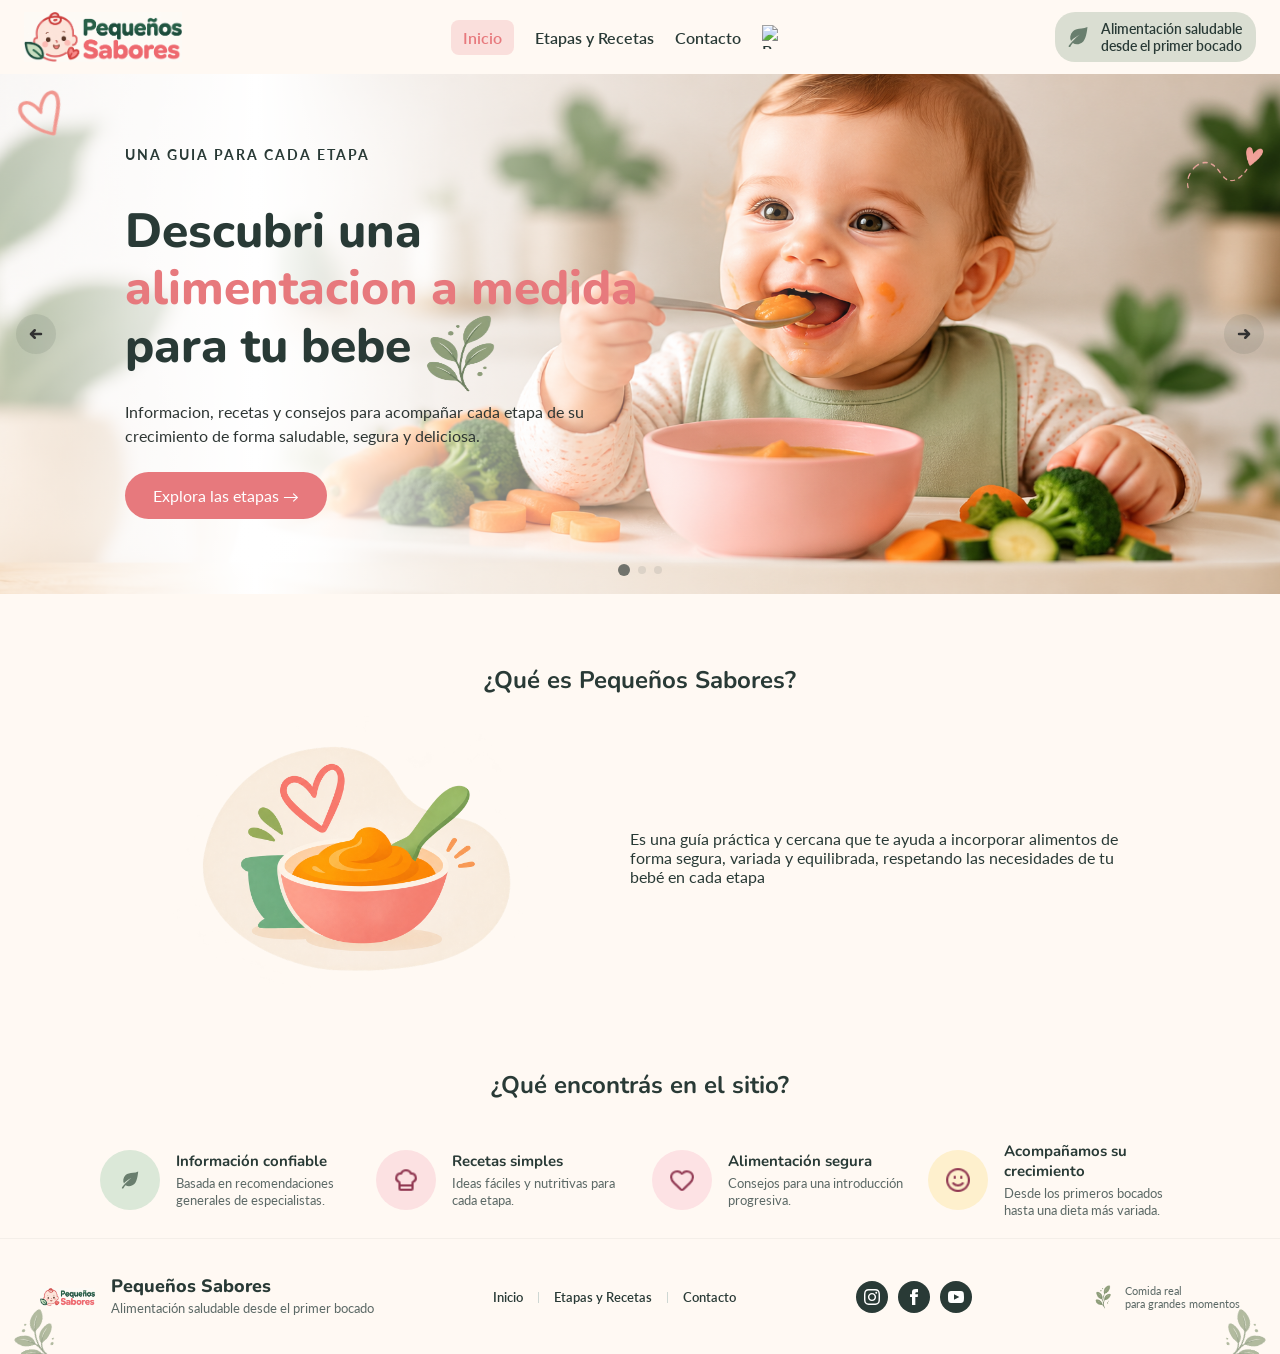
==== commit 28a749fb: "." ====
--- a/index.html
+++ b/index.html
@@ -59,45 +59,62 @@
             <img class="linea-con-corazon" src="img/linea con corazon.png" alt="linea con corazon">
         </div>
     </section>
+
+    <section class="seccion-info">
+        <h2>¿Qué es Pequeños Sabores?</h2>
+        <div class="contenedor-info">
+            <div class="ilus-info">
+                <img src="img/cuenco-pure.png" alt="Cuenco con pure">
+            </div>
+            <div class="info">
+                <p>Es una guía práctica y cercana que te ayuda a incorporar
+                    alimentos de forma segura, variada y equilibrada, respetando
+                    las necesidades de tu bebé en cada etapa</p>
+            </div>
+        </div>
+    </section>
     <!-- SECCIÓN HERO MIDDLE (PILARES) -->
     <section class="hero-middle">
-        <div class="hero-middle-item">
-            <div class="hero-middle-icon green-bg">
-                <img src="img/hoja-etiqueta.svg" alt="Información confiable">
+        <h2>¿Qué encontrás en el sitio?</h2>
+        <div class="hero-middle-list">
+            <div class="hero-middle-item">
+                <div class="hero-middle-icon green-bg">
+                    <img src="img/hoja-etiqueta.svg" alt="Información confiable">
+                </div>
+                <div class="hero-middle-text">
+                    <h3>Información confiable</h3>
+                    <p>Basada en recomendaciones generales de especialistas.</p>
+                </div>
             </div>
-            <div class="hero-middle-text">
-                <h3>Información confiable</h3>
-                <p>Basada en recomendaciones generales de especialistas.</p>
+
+            <div class="hero-middle-item">
+                <div class="hero-middle-icon pink-bg">
+                    <img src="img/icono-gorro.png" alt="Recetas simples">
+                </div>
+                <div class="hero-middle-text">
+                    <h3>Recetas simples</h3>
+                    <p>Ideas fáciles y nutritivas para cada etapa.</p>
+                </div>
             </div>
-        </div>
 
-        <div class="hero-middle-item">
-            <div class="hero-middle-icon pink-bg">
-                <img src="img/icono-gorro.png" alt="Recetas simples">
+            <div class="hero-middle-item">
+                <div class="hero-middle-icon red-bg">
+                    <img src="img/icono-corazon.png" alt="Alimentación segura">
+                </div>
+                <div class="hero-middle-text">
+                    <h3>Alimentación segura</h3>
+                    <p>Consejos para una introducción progresiva.</p>
+                </div>
             </div>
-            <div class="hero-middle-text">
-                <h3>Recetas simples</h3>
-                <p>Ideas fáciles y nutritivas para cada etapa.</p>
-            </div>
-        </div>
 
-        <div class="hero-middle-item">
-            <div class="hero-middle-icon red-bg">
-                <img src="img/icono-corazon.png" alt="Alimentación segura">
-            </div>
-            <div class="hero-middle-text">
-                <h3>Alimentación segura</h3>
-                <p>Consejos para una introducción progresiva.</p>
-            </div>
-        </div>
-
-        <div class="hero-middle-item">
-            <div class="hero-middle-icon yellow-bg">
-                <img src="img/icono-carita.png" alt="Acompañamos su crecimiento">
-            </div>
-            <div class="hero-middle-text">
-                <h3>Acompañamos su crecimiento</h3>
-                <p>Desde los primeros bocados hasta una dieta más variada.</p>
+            <div class="hero-middle-item">
+                <div class="hero-middle-icon yellow-bg">
+                    <img src="img/icono-carita.png" alt="Acompañamos su crecimiento">
+                </div>
+                <div class="hero-middle-text">
+                    <h3>Acompañamos su crecimiento</h3>
+                    <p>Desde los primeros bocados hasta una dieta más variada.</p>
+                </div>
             </div>
         </div>
     </section>
--- a/css/style.css
+++ b/css/style.css
@@ -274,14 +274,21 @@
 }
 
 /* BENEFICIOS DE LA PAGINA DE INICIO */
+
 .hero-middle {
+    text-align: center;
+
+}
+
+.hero-middle-list{
+    text-align: left;
     display: flex;
     justify-content: space-between;
     align-items: center;
     gap: 24px;
     max-width: 1200px;
     margin: 0 auto;
-    padding: 40px 60px;
+    padding: 20px 60px;
     background-color: #fff9f3;
 }
 
@@ -336,6 +343,36 @@
     color: #5c6966;
     font-size: 13px;
     line-height: 1.3;
+}
+
+/* PEQUENOS SABORES */
+
+.seccion-info{
+    text-align: center;
+    padding: 50px 8%;
+}
+
+.contenedor-info{
+    display: flex;
+    align-items: center;
+    justify-content: center;
+    gap: 60px;
+}
+
+.ilus-info img{
+   width: 100%;
+   max-width: 450px;
+   height: auto;
+}
+
+.ilus-info{
+    width: 420px;
+}
+
+.info{
+    text-align: left;
+    width: 500px;
+    max-width: 500px;
 }
 
 /* PORTADA DE LA PAGINA DE ETAPAS */
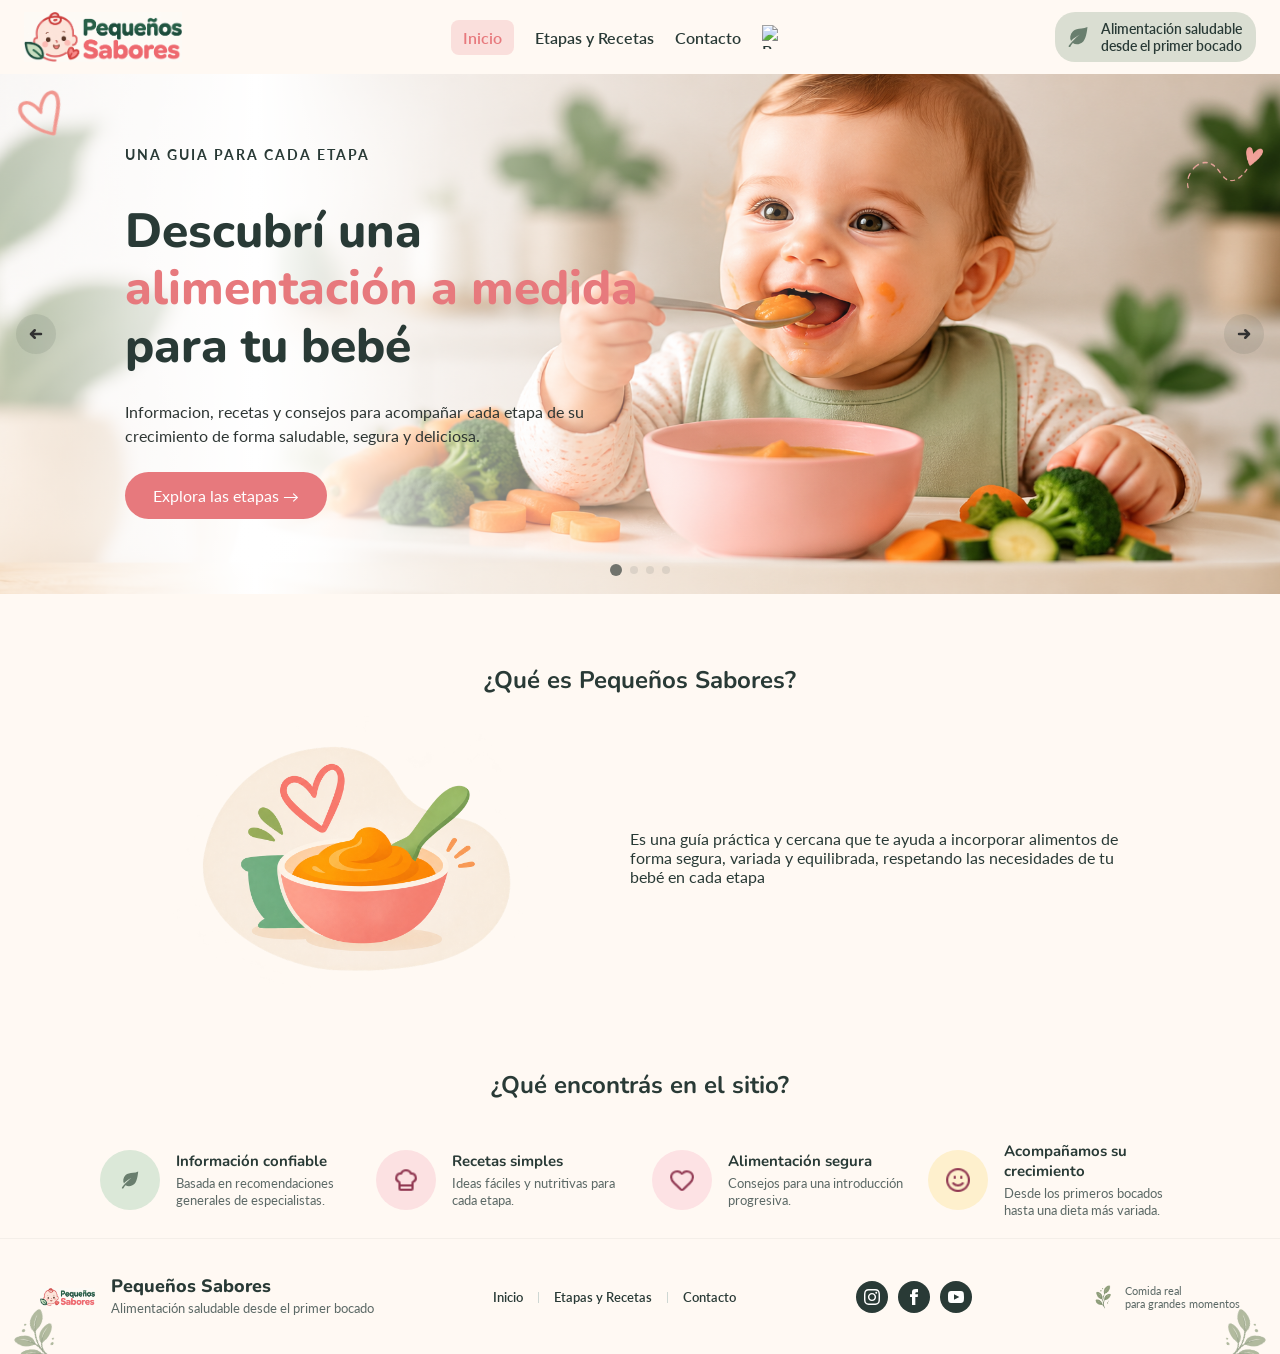
==== commit 29bc001f: "carrusel listo" ====
--- a/index.html
+++ b/index.html
@@ -11,6 +11,7 @@
         href="https://fonts.googleapis.com/css2?family=Lato:ital,wght@0,100;0,300;0,400;0,700;0,900;1,100;1,300;1,400;1,700;1,900&family=Nunito:ital,wght@0,200..1000;1,200..1000&display=swap"
         rel="stylesheet">
     <link rel="stylesheet" href="css/style.css">
+    <script src="js/carrusel.js" defer></script>
 </head>
 
 <body>
@@ -32,16 +33,18 @@
     </header>
 
     <section class="hero">
-        <img src="img/hero-bebe.png" alt="hero-bebe">
+        <img src="img/hero-bebe.png" alt="hero-bebe" id="hero-imagen">
         <div class="hero-content">
-            <span class="hero-subtitulo">UNA GUIA PARA CADA ETAPA</span>
-            <h1>Descubri una
-                <span>alimentacion a medida</span>
-                para tu bebe
+            <span class="hero-subtitulo" id="hero-subtitulo">UNA GUIA PARA CADA ETAPA</span>
+            <h1>
+                <span id="hero-tituloInicio">Descubrí una</span>
+                <span id="hero-tituloDestacado">alimentación a medida</span>
+                <span id="hero-tituloFinal">para tu bebé</span>
             </h1>
-            <p>Informacion, recetas y consejos para acompañar cada etapa de su crecimiento de forma saludable, segura y
+            <p id="hero-descripcion">Informacion, recetas y consejos para acompañar cada etapa de su crecimiento de
+                forma saludable, segura y
                 deliciosa.</p>
-            <a href="etapas.html" class="btn">Explora las etapas →</a>
+            <a href="etapas.html" class="btn" id="hero-boton">Explora las etapas →</a>
         </div>
 
         <button class="prev"><img src="img/flecha-simple-izquierda.svg" alt="Anterior"></button>
@@ -51,11 +54,11 @@
             <div class="dot active"></div>
             <div class="dot"></div>
             <div class="dot"></div>
+            <div class="dot"></div>
         </div>
 
         <div class="decoracion">
             <img class="corazon-rosa" src="img/corazon rosa.png" alt="corazon-rosa">
-            <img class="hoja1" src="img/hoja1.png" alt="hoja1">
             <img class="linea-con-corazon" src="img/linea con corazon.png" alt="linea con corazon">
         </div>
     </section>
--- a/css/style.css
+++ b/css/style.css
@@ -103,6 +103,7 @@
     width: 100%;
     height: 100%;
     object-fit: cover;
+    object-position: center 35%;
 }
 
 .hero::after {
@@ -144,6 +145,10 @@
 .hero h1 span,
 .hero-etapas h1 span {
     display: block;
+    color: #293a36;
+}
+
+.hero h1 #hero-tituloDestacado {
     color: #e7797d;
 }
 
@@ -264,13 +269,6 @@
     top: 70px;
     right: 16px;
     width: 80px;
-}
-
-img.hoja1 {
-    top: 240px;
-    left: 420px;
-    width: 80px;
-    height: 80px;
 }
 
 /* BENEFICIOS DE LA PAGINA DE INICIO */
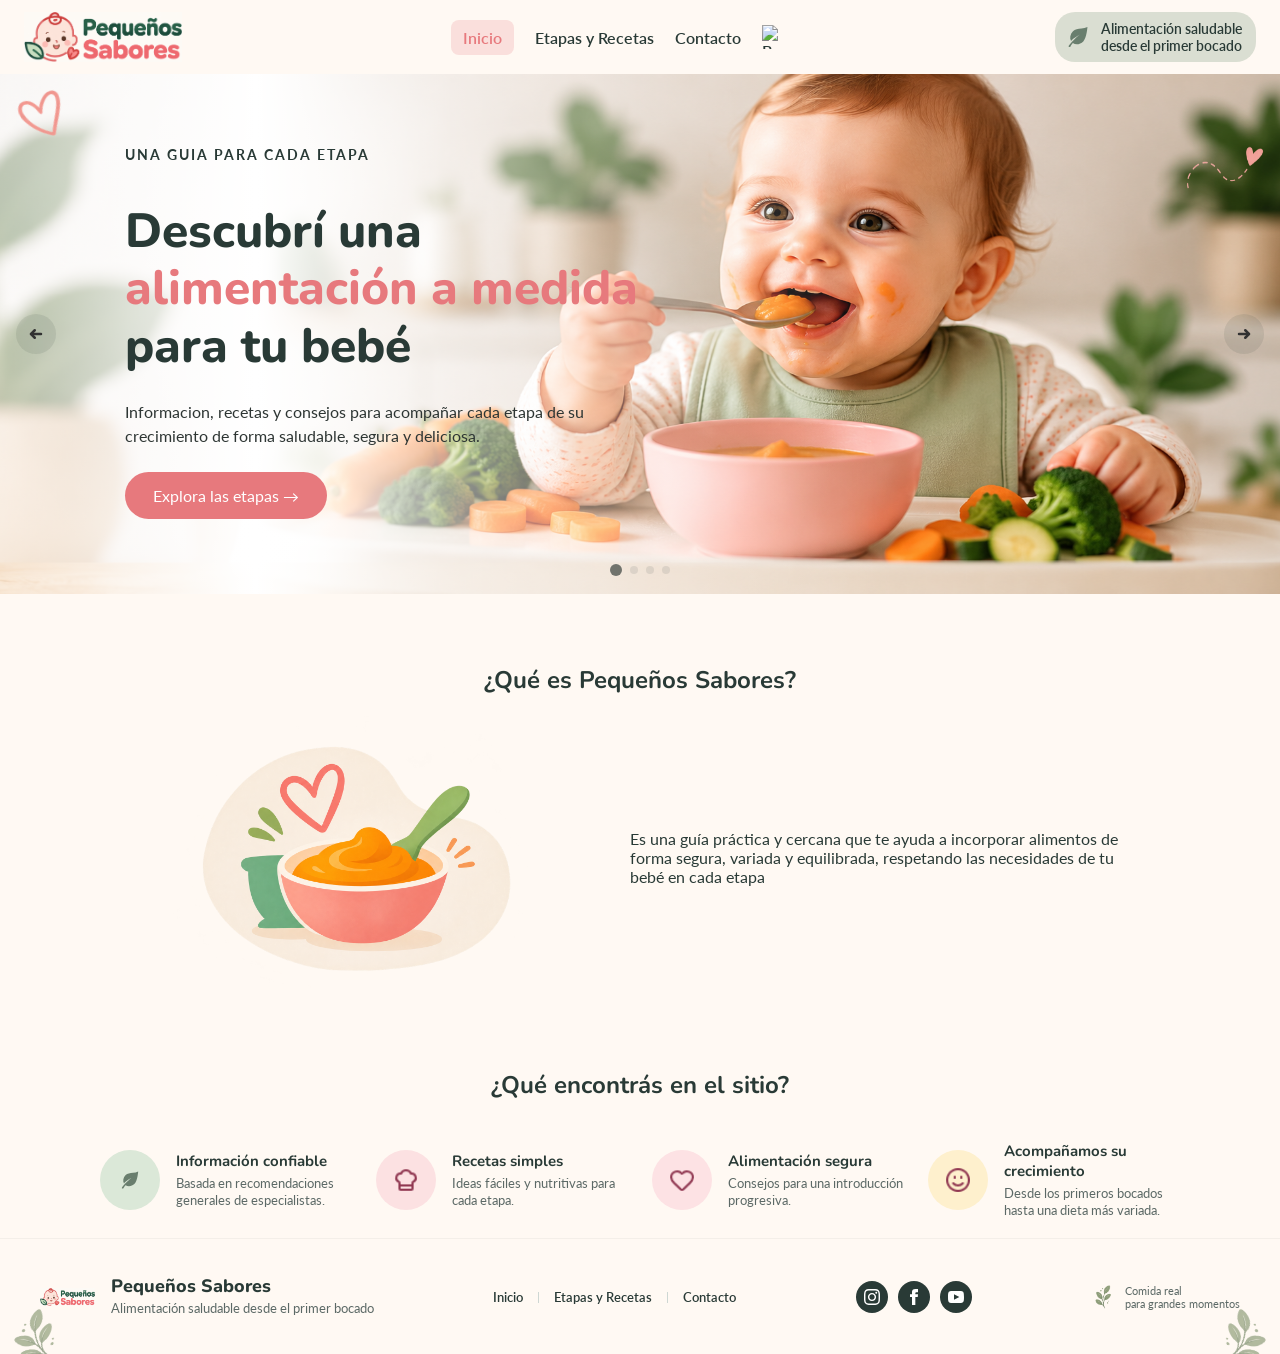
==== commit 9fadf48a: "listo responsive" ====
--- a/index.html
+++ b/index.html
@@ -12,19 +12,33 @@
         rel="stylesheet">
     <link rel="stylesheet" href="css/style.css">
     <script src="js/carrusel.js" defer></script>
+    <script src="js/menu.js" defer></script>
 </head>
 
 <body>
     <header>
-        <div class="logo"><img src="img/logo-bebe.png" alt="logo"></div>
-        <nav>
+        <div class="logo">
+            <img src="img/logo-bebe.png" alt="Pequeños Sabores">
+        </div>
+
+        <button class="menu-toggle" id="menuToggle" aria-label="Abrir menú" aria-expanded="false"
+            aria-controls="menuPrincipal">
+            <span></span>
+            <span></span>
+            <span></span>
+        </button>
+
+        <nav id="menuPrincipal">
             <a class="active" href="index.html">Inicio</a>
             <a href="etapas.html">Etapas y Recetas</a>
             <a href="contacto.html">Contacto</a>
             <img src="img/busqueda.svg" alt="Busqueda">
         </nav>
+
         <div class="etiqueta">
-            <div class="etiqueta-icono"><img src="img/hoja-etiqueta.svg" alt="Etiqueta"></div>
+            <div class="etiqueta-icono">
+                <img src="img/hoja-etiqueta.svg" alt="Etiqueta">
+            </div>
             <div class="etiqueta-texto">
                 <span>Alimentación saludable</span>
                 <span>desde el primer bocado</span>
--- a/css/style.css
+++ b/css/style.css
@@ -88,6 +88,25 @@
     display: block;
 }
 
+/* BOTON MENU HAMBURGUESA */
+.menu-toggle {
+    display: none;
+    flex-direction: column;
+    gap: 5px;
+    background: none;
+    border: none;
+    cursor: pointer;
+    padding: 8px;
+}
+
+.menu-toggle span {
+    width: 26px;
+    height: 3px;
+    background-color: #293a36;
+    border-radius: 3px;
+    transition: all 0.3s ease;
+}
+
 /* PORTADA DE INICIO */
 .hero {
     position: relative;
@@ -95,7 +114,7 @@
     overflow: hidden;
 }
 
-.hero > img {
+.hero>img {
     position: absolute;
     top: 0;
     left: 0;
@@ -250,7 +269,9 @@
 }
 
 @keyframes flotar {
-    0%, 100% {
+
+    0%,
+    100% {
         transform: translateY(0);
     }
 
@@ -278,7 +299,7 @@
 
 }
 
-.hero-middle-list{
+.hero-middle-list {
     text-align: left;
     display: flex;
     justify-content: space-between;
@@ -345,29 +366,29 @@
 
 /* PEQUENOS SABORES */
 
-.seccion-info{
+.seccion-info {
     text-align: center;
     padding: 50px 8%;
 }
 
-.contenedor-info{
+.contenedor-info {
     display: flex;
     align-items: center;
     justify-content: center;
     gap: 60px;
 }
 
-.ilus-info img{
-   width: 100%;
-   max-width: 450px;
-   height: auto;
-}
-
-.ilus-info{
+.ilus-info img {
+    width: 100%;
+    max-width: 450px;
+    height: auto;
+}
+
+.ilus-info {
     width: 420px;
 }
 
-.info{
+.info {
     text-align: left;
     width: 500px;
     max-width: 500px;
@@ -380,7 +401,7 @@
     overflow: hidden;
 }
 
-.hero-etapas > img {
+.hero-etapas>img {
     position: absolute;
     top: 0;
     left: 0;
@@ -687,7 +708,7 @@
     background-color: #f7f3ed;
 }
 
-.receta-imagen > img {
+.receta-imagen>img {
     width: 100%;
     height: 100%;
     object-fit: cover;
@@ -996,15 +1017,285 @@
     background-color: #ca6267;
 }
 
-/* AJUSTES PARA PANTALLAS MAS PEQUENAS */
-@media (max-width: 1024px) {
+/* AJUSTES RESPONSIVE: escritorio y celulares */
+
+
+
+/* CELULARES: hasta 768px */
+@media (max-width: 768px) {
+    /* Encabezado y menu hamburguesa */
+    header {
+        position: relative;
+        flex-direction: column;
+        justify-content: center;
+        gap: 12px;
+        padding: 14px 60px 14px 20px;
+    }
+
+    .logo img {
+        height: 50px;
+    }
+
+    .menu-toggle {
+        display: flex;
+        position: absolute;
+        top: 15px;
+        right: 15px;
+        z-index: 20;
+    }
+
+    header nav {
+        display: none;
+        position: absolute;
+        top: 100%;
+        left: 0;
+        z-index: 15;
+        width: 100%;
+        flex-direction: column;
+        align-items: stretch;
+        gap: 8px;
+        padding: 16px 20px 20px;
+        background-color: #fff9f3;
+        box-shadow: 0 8px 12px rgba(0, 0, 0, 0.08);
+    }
+
+    header nav.open {
+        display: flex;
+    }
+
+    header nav a {
+        padding: 10px 12px;
+        text-align: center;
+    }
+
+    header nav a.active {
+        padding: 10px 12px;
+    }
+
+    header nav img {
+        display: none;
+    }
+
+    .menu-toggle.active span:nth-child(1) {
+        transform: translateY(8px) rotate(45deg);
+    }
+
+    .menu-toggle.active span:nth-child(2) {
+        opacity: 0;
+    }
+
+    .menu-toggle.active span:nth-child(3) {
+        transform: translateY(-8px) rotate(-45deg);
+    }
+
+    .etiqueta {
+        align-self: center;
+    }
+
+    /* Hero de inicio */
+    .hero {
+        height: auto;
+        min-height: 590px;
+    }
+
+    .hero > img {
+        object-position: 67% center;
+    }
+
+    .hero::after {
+        background: linear-gradient(
+            to right,
+            rgba(255, 249, 243, 0.98) 0%,
+            rgba(255, 249, 243, 0.91) 42%,
+            rgba(255, 249, 243, 0.45) 72%,
+            rgba(255, 249, 243, 0.08) 100%
+        );
+    }
+
+    .hero-content {
+        width: 100%;
+        max-width: 620px;
+        padding: 58px 56px 88px 28px;
+    }
+
+    .hero-subtitulo {
+        font-size: 12px;
+        letter-spacing: 1.5px;
+    }
+
+    .hero h1 {
+        max-width: 430px;
+        margin-top: 22px;
+        margin-bottom: 18px;
+        font-size: clamp(30px, 6vw, 38px);
+        line-height: 1.16;
+    }
+
+    .hero-content p {
+        max-width: 430px;
+        font-size: 15px;
+    }
+
+    .hero .prev,
+    .hero .next {
+        top: auto;
+        bottom: 14px;
+        width: 34px;
+        height: 34px;
+    }
+
+    .hero .prev {
+        left: 12px;
+    }
+
+    .hero .next {
+        right: 12px;
+    }
+
+    .hero .prev img,
+    .hero .next img {
+        width: 24px;
+        height: 24px;
+    }
+
+    .dots {
+        bottom: 25px;
+    }
+
+    .decoracion img {
+        width: 38px;
+        height: 38px;
+    }
+
+    /* Beneficios: dos columnas sin desbordamiento */
+    .hero-middle-list {
+        display: grid;
+        grid-template-columns: repeat(2, minmax(0, 1fr));
+        gap: 24px 18px;
+        padding: 28px 24px;
+    }
+
+    .hero-middle-item {
+        min-width: 0;
+        gap: 12px;
+    }
+
+    .hero-middle-text {
+        min-width: 0;
+    }
+
+    /* Seccion informativa */
+    .seccion-info {
+        padding: 42px 24px;
+    }
+
+    .contenedor-info {
+        flex-direction: column;
+        gap: 24px;
+    }
+
+    .ilus-info {
+        display: flex;
+        justify-content: center;
+        width: 100%;
+    }
+
+    .ilus-info img {
+        width: 100%;
+        max-width: 260px;
+    }
+
+    .info {
+        width: 100%;
+        max-width: 560px;
+        text-align: center;
+    }
+
+    /* Hero de etapas */
+    .hero-etapas {
+        height: auto;
+        min-height: 570px;
+    }
+
+    .hero-etapas > img {
+        object-position: 65% center;
+    }
+
+    .hero-etapas::after {
+        background: linear-gradient(
+            to right,
+            rgba(255, 249, 243, 0.97) 0%,
+            rgba(255, 249, 243, 0.88) 45%,
+            rgba(255, 249, 243, 0.35) 100%
+        );
+    }
+
+    .hero-etapas-content {
+        width: 100%;
+        max-width: 600px;
+        padding: 100px 30px 100px;
+    }
+
+    .hero-etapas h1 {
+        max-width: 440px;
+        font-size: clamp(32px, 6vw, 40px);
+    }
+
+    .hero-etapas-content p {
+        max-width: 430px;
+    }
+
+    .etiqueta-etapas {
+        top: auto;
+        right: 24px;
+        bottom: 35px;
+        width: 115px;
+        height: 90px;
+        font-size: 15px;
+    }
+
+    /* Etapas y recetas */
+    .etapas-section,
+    .recetas-section {
+        padding: 44px 22px;
+    }
+
+    .etapas-grid,
+    .recetas-grid {
+        justify-content: center;
+        gap: 18px;
+    }
+
     .etapa-card,
     .receta-card {
         flex: 1 1 calc(50% - 10px);
-    }
-}
-
-@media (max-width: 900px) {
+        min-width: 0;
+    }
+
+    .recetas-header-container {
+        align-items: flex-start;
+    }
+
+    /* Contacto */
+    .contacto-section {
+        margin: 28px auto;
+        padding: 0 18px;
+    }
+
+    .contacto-container {
+        padding: 30px 24px;
+    }
+
+    .contacto-header h1 {
+        font-size: 28px;
+    }
+
+    .btn-enviar {
+        width: 100%;
+        text-align: center;
+    }
+
+    /* Footer */
     .footer-container {
         flex-direction: column;
         text-align: center;
@@ -1017,78 +1308,173 @@
     .footer-slogan {
         justify-content: center;
     }
-}
-
-@media (max-width: 768px) {
-    header {
-        flex-wrap: wrap;
-        justify-content: center;
-    }
-
-    header nav {
-        flex-wrap: wrap;
-        justify-content: center;
-    }
-
-    .hero-content,
-    .hero-etapas-content {
-        width: 100%;
-        padding: 60px 32px;
-    }
-
-    .hero h1,
-    .hero-etapas h1 {
-        font-size: 36px;
-    }
-
-    .hero-middle {
-        flex-direction: column;
-        align-items: flex-start;
-        padding: 30px 24px;
-        gap: 20px;
-    }
-
-    .etapas-section,
-    .recetas-section {
-        padding: 40px 20px;
-    }
-
-    .etapas-grid,
-    .recetas-grid {
-        justify-content: center;
-    }
-
-    .etapa-card,
-    .receta-card {
-        flex: 1 1 100%;
-    }
-
-    .contacto-container {
-        padding: 24px;
-    }
-
-    .contacto-header h1 {
-        font-size: 26px;
-    }
-
-    .btn-enviar {
-        width: 100%;
-        text-align: center;
-    }
-}
-
-@media (max-width: 600px) {
-    .footer-brand-text p {
-        white-space: normal;
-    }
-
-    .footer-nav {
-        flex-wrap: wrap;
-        justify-content: center;
-    }
-
-    .recetas-header-container {
-        align-items: flex-start;
-        flex-direction: column;
-    }
-}
+
+
+    /* Ajustes para celulares angostos */
+    .hero {
+            min-height: 570px;
+        }
+
+        .hero-content {
+            padding: 52px 48px 82px 22px;
+        }
+
+        .hero h1 {
+            max-width: 340px;
+            font-size: clamp(29px, 8vw, 34px);
+
+        }
+
+        .hero-content p {
+            max-width: 340px;
+            font-size: 14px;
+            line-height: 1.5;
+        }
+
+        .hero .prev,
+        .hero .next {
+            bottom: 12px;
+        }
+
+        .dots {
+            bottom: 23px;
+        }
+
+        .hero-middle-list {
+            grid-template-columns: 1fr;
+            gap: 20px;
+            padding: 26px 22px;
+        }
+
+        .hero-middle-item {
+            max-width: 420px;
+            margin: 0 auto;
+            width: 100%;
+        }
+
+        .seccion-info {
+            padding: 36px 22px;
+        }
+
+        .contenedor-info {
+            gap: 18px;
+        }
+
+        .ilus-info img {
+            max-width: 230px;
+        }
+
+        .hero-etapas {
+            min-height: 540px;
+        }
+
+        .hero-etapas-content {
+            padding: 72px 22px 125px;
+        }
+
+        .hero-etapas h1 {
+            font-size: 32px;
+        }
+
+        .etiqueta-etapas {
+            right: 20px;
+            bottom: 20px;
+        }
+
+        .etapas-section,
+        .recetas-section {
+            padding: 38px 18px;
+        }
+
+        .etapas-header h2 {
+            font-size: 28px;
+        }
+
+        .etapa-card,
+        .receta-card {
+            flex: 1 1 100%;
+            width: 100%;
+        }
+
+        .recetas-header-container {
+            align-items: flex-start;
+            flex-direction: column;
+        }
+
+        .recetas-titulo-wrapper {
+            align-items: flex-start;
+            gap: 12px;
+        }
+
+        .recetas-header-container h2 {
+            font-size: 25px;
+        }
+
+        .receta-info {
+            flex-wrap: wrap;
+            gap: 8px 12px;
+            font-size: 11px;
+        }
+
+        .contacto-section {
+            margin: 22px auto;
+            padding: 0 14px;
+        }
+
+        .contacto-container {
+            padding: 26px 20px;
+            border-radius: 20px;
+        }
+
+        .contacto-header {
+            margin-bottom: 28px;
+        }
+
+        .contacto-header h1 {
+            font-size: 25px;
+        }
+
+        .contacto-header p {
+            font-size: 14px;
+        }
+
+        .form-group input,
+        .form-group textarea {
+            padding: 13px 14px;
+        }
+
+        .footer-container {
+            gap: 22px;
+        }
+
+        .footer-brand-text p {
+            white-space: normal;
+        }
+
+        .footer-nav {
+            flex-wrap: wrap;
+            justify-content: center;
+        }
+
+        .site-footer {
+            padding: 28px 20px 38px;
+        }
+
+    .hero-content {
+            padding-right: 40px;
+            padding-left: 18px;
+        }
+
+        .hero h1 {
+            font-size: 28px;
+        }
+
+        .hero-middle-list {
+            padding-right: 16px;
+            padding-left: 16px;
+        }
+
+        .contacto-container {
+            padding: 22px 16px;
+        }
+}
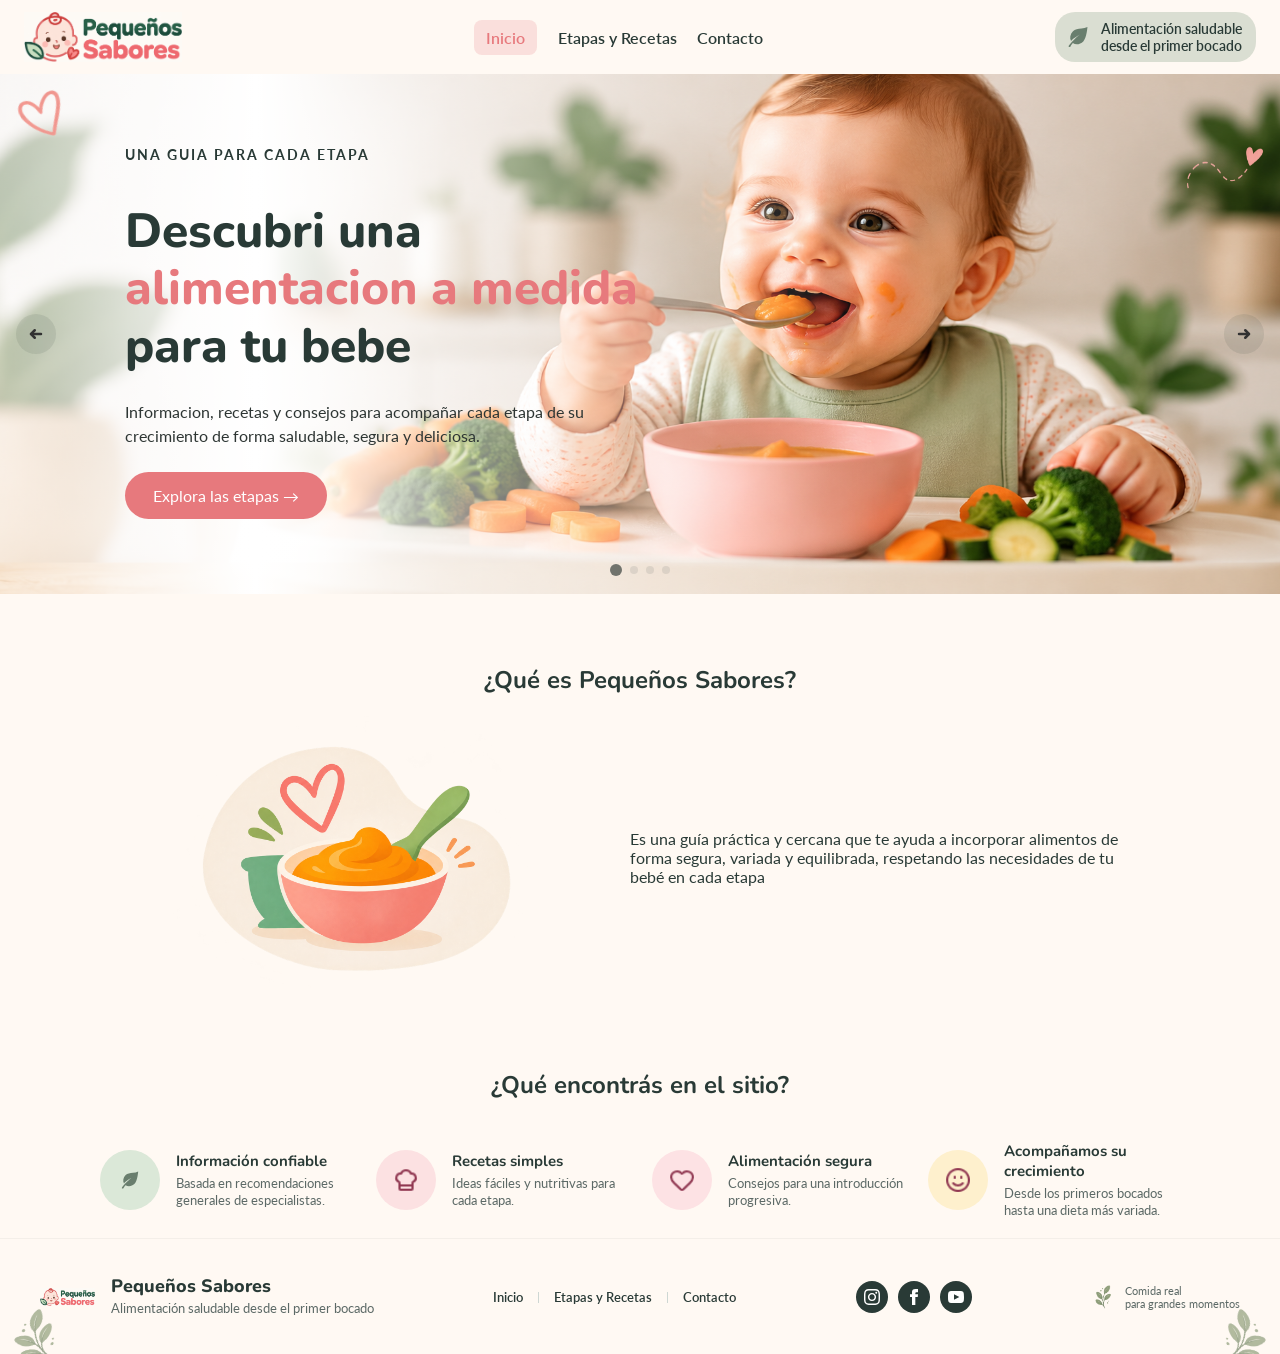
==== commit 8e1851e9: "arreglos" ====
--- a/index.html
+++ b/index.html
@@ -32,7 +32,6 @@
             <a class="active" href="index.html">Inicio</a>
             <a href="etapas.html">Etapas y Recetas</a>
             <a href="contacto.html">Contacto</a>
-            <img src="img/busqueda.svg" alt="Busqueda">
         </nav>
 
         <div class="etiqueta">
@@ -46,95 +45,96 @@
         </div>
     </header>
 
-    <section class="hero">
-        <img src="img/hero-bebe.png" alt="hero-bebe" id="hero-imagen">
-        <div class="hero-content">
-            <span class="hero-subtitulo" id="hero-subtitulo">UNA GUIA PARA CADA ETAPA</span>
-            <h1>
-                <span id="hero-tituloInicio">Descubrí una</span>
-                <span id="hero-tituloDestacado">alimentación a medida</span>
-                <span id="hero-tituloFinal">para tu bebé</span>
-            </h1>
-            <p id="hero-descripcion">Informacion, recetas y consejos para acompañar cada etapa de su crecimiento de
-                forma saludable, segura y
-                deliciosa.</p>
-            <a href="etapas.html" class="btn" id="hero-boton">Explora las etapas →</a>
-        </div>
+    <main>
+        <section class="hero">
+            <img src="img/hero-bebe.png" alt="hero-bebe" id="hero-imagen">
+            <div class="hero-content">
+                <span class="hero-subtitulo" id="hero-subtitulo">UNA GUIA PARA CADA ETAPA</span>
+                <h1>
+                    <span id="hero-tituloInicio">Descubri una</span>
+                    <span id="hero-tituloDestacado">alimentacion a medida</span>
+                    <span id="hero-tituloFinal">para tu bebe</span>
+                </h1>
+                <p id="hero-descripcion">Informacion, recetas y consejos para acompañar cada etapa de su crecimiento de
+                    forma saludable, segura y deliciosa.</p>
+                <a href="etapas.html" class="btn" id="hero-boton">Explora las etapas →</a>
+            </div>
 
-        <button class="prev"><img src="img/flecha-simple-izquierda.svg" alt="Anterior"></button>
-        <button class="next"><img src="img/flecha-simple-derecha.svg" alt="Siguiente"></button>
+            <button class="prev"><img src="img/flecha-simple-izquierda.svg" alt="Anterior"></button>
+            <button class="next"><img src="img/flecha-simple-derecha.svg" alt="Siguiente"></button>
 
-        <div class="dots">
-            <div class="dot active"></div>
-            <div class="dot"></div>
-            <div class="dot"></div>
-            <div class="dot"></div>
-        </div>
+            <div class="dots">
+                <div class="dot active"></div>
+                <div class="dot"></div>
+                <div class="dot"></div>
+                <div class="dot"></div>
+            </div>
 
-        <div class="decoracion">
-            <img class="corazon-rosa" src="img/corazon rosa.png" alt="corazon-rosa">
-            <img class="linea-con-corazon" src="img/linea con corazon.png" alt="linea con corazon">
-        </div>
-    </section>
+            <div class="decoracion">
+                <img class="corazon-rosa" src="img/corazon rosa.png" alt="corazon-rosa">
+                <img class="linea-con-corazon" src="img/linea con corazon.png" alt="linea con corazon">
+            </div>
+        </section>
 
-    <section class="seccion-info">
-        <h2>¿Qué es Pequeños Sabores?</h2>
-        <div class="contenedor-info">
-            <div class="ilus-info">
-                <img src="img/cuenco-pure.png" alt="Cuenco con pure">
-            </div>
-            <div class="info">
-                <p>Es una guía práctica y cercana que te ayuda a incorporar
-                    alimentos de forma segura, variada y equilibrada, respetando
-                    las necesidades de tu bebé en cada etapa</p>
-            </div>
-        </div>
-    </section>
-    <!-- SECCIÓN HERO MIDDLE (PILARES) -->
-    <section class="hero-middle">
-        <h2>¿Qué encontrás en el sitio?</h2>
-        <div class="hero-middle-list">
-            <div class="hero-middle-item">
-                <div class="hero-middle-icon green-bg">
-                    <img src="img/hoja-etiqueta.svg" alt="Información confiable">
+        <section class="seccion-info">
+            <h2>¿Qué es Pequeños Sabores?</h2>
+            <div class="contenedor-info">
+                <div class="ilus-info">
+                    <img src="img/cuenco-pure.png" alt="Cuenco con pure">
                 </div>
-                <div class="hero-middle-text">
-                    <h3>Información confiable</h3>
-                    <p>Basada en recomendaciones generales de especialistas.</p>
+                <div class="info">
+                    <p>Es una guía práctica y cercana que te ayuda a incorporar
+                        alimentos de forma segura, variada y equilibrada, respetando
+                        las necesidades de tu bebé en cada etapa</p>
                 </div>
             </div>
+        </section>
+        <!-- SECCIÓN HERO MIDDLE (PILARES) -->
+        <section class="hero-middle">
+            <h2>¿Qué encontrás en el sitio?</h2>
+            <div class="hero-middle-list">
+                <div class="hero-middle-item">
+                    <div class="hero-middle-icon green-bg">
+                        <img src="img/hoja-etiqueta.svg" alt="Información confiable">
+                    </div>
+                    <div class="hero-middle-text">
+                        <h3>Información confiable</h3>
+                        <p>Basada en recomendaciones generales de especialistas.</p>
+                    </div>
+                </div>
 
-            <div class="hero-middle-item">
-                <div class="hero-middle-icon pink-bg">
-                    <img src="img/icono-gorro.png" alt="Recetas simples">
+                <div class="hero-middle-item">
+                    <div class="hero-middle-icon pink-bg">
+                        <img src="img/icono-gorro.png" alt="Recetas simples">
+                    </div>
+                    <div class="hero-middle-text">
+                        <h3>Recetas simples</h3>
+                        <p>Ideas fáciles y nutritivas para cada etapa.</p>
+                    </div>
                 </div>
-                <div class="hero-middle-text">
-                    <h3>Recetas simples</h3>
-                    <p>Ideas fáciles y nutritivas para cada etapa.</p>
+
+                <div class="hero-middle-item">
+                    <div class="hero-middle-icon red-bg">
+                        <img src="img/icono-corazon.png" alt="Alimentación segura">
+                    </div>
+                    <div class="hero-middle-text">
+                        <h3>Alimentación segura</h3>
+                        <p>Consejos para una introducción progresiva.</p>
+                    </div>
+                </div>
+
+                <div class="hero-middle-item">
+                    <div class="hero-middle-icon yellow-bg">
+                        <img src="img/icono-carita.png" alt="Acompañamos su crecimiento">
+                    </div>
+                    <div class="hero-middle-text">
+                        <h3>Acompañamos su crecimiento</h3>
+                        <p>Desde los primeros bocados hasta una dieta más variada.</p>
+                    </div>
                 </div>
             </div>
-
-            <div class="hero-middle-item">
-                <div class="hero-middle-icon red-bg">
-                    <img src="img/icono-corazon.png" alt="Alimentación segura">
-                </div>
-                <div class="hero-middle-text">
-                    <h3>Alimentación segura</h3>
-                    <p>Consejos para una introducción progresiva.</p>
-                </div>
-            </div>
-
-            <div class="hero-middle-item">
-                <div class="hero-middle-icon yellow-bg">
-                    <img src="img/icono-carita.png" alt="Acompañamos su crecimiento">
-                </div>
-                <div class="hero-middle-text">
-                    <h3>Acompañamos su crecimiento</h3>
-                    <p>Desde los primeros bocados hasta una dieta más variada.</p>
-                </div>
-            </div>
-        </div>
-    </section>
+        </section>
+    </main>
 
     <!-- FOOTER / PIE DE PÁGINA -->
     <footer class="site-footer">
--- a/css/style.css
+++ b/css/style.css
@@ -397,8 +397,9 @@
 /* PORTADA DE LA PAGINA DE ETAPAS */
 .hero-etapas {
     position: relative;
-    height: 680px;
+    height: 520px;
     overflow: hidden;
+    background-color: #fff9f3;
 }
 
 .hero-etapas>img {
@@ -409,6 +410,7 @@
     width: 100%;
     height: 100%;
     object-fit: cover;
+    object-position: center 35%;
 }
 
 .hero-etapas::after {
@@ -427,12 +429,22 @@
 .hero-etapas-content {
     position: relative;
     z-index: 2;
-    width: 33%;
-    padding: 150px 50px 75px 175px;
+    width: 55%;
+    padding: 70px 50px 75px 125px;
+}
+
+.hero-etapas h1,
+.hero-etapas h1 {
+    max-width: 100%;
+    margin-bottom: 24px;
+    color: #293a36;
+    font-size: 54px;
+    font-weight: 800;
+    line-height: 1.2;
 }
 
 .hero-etapas-subtitulo {
-    font-size: 14px;
+    font-size: 20px;
     font-weight: bold;
     letter-spacing: 2px;
 }
@@ -462,11 +474,18 @@
     transform: scale(1.05);
 }
 
+.hero-etapas h1 #hero-tituloDestacado {
+    color: #e7797d;
+}
+
+
 /* TARJETAS DE ETAPAS */
 .etapas-section {
+    width: 100%;
     max-width: 1200px;
+    box-sizing: border-box;
     margin: 0 auto;
-    padding: 60px 24px;
+    padding: 60px 0;
     background-color: #fff9f3;
 }
 
@@ -494,36 +513,38 @@
     font-size: 15px;
 }
 
+/* DISTRIBUCION CON FLEXBOX */
 .etapas-grid {
     display: flex;
-    justify-content: space-between;
     flex-wrap: wrap;
-    gap: 20px;
+    gap: 24px;
 }
 
 .etapa-card {
-    position: relative;
-    display: flex;
-    flex: 1;
+    display: flex;
     flex-direction: column;
-    min-width: 240px;
-    padding: 24px 20px;
-    border-radius: 20px;
-    box-shadow: 0 4px 12px rgba(0, 0, 0, 0.03);
+    flex: 1 1 calc(50% - 12px);
+    min-width: 0;
+    box-sizing: border-box;
+    overflow: hidden;
+    padding: 0;
+    border-radius: 24px;
+    box-shadow: 0 4px 14px rgba(41, 58, 54, 0.04);
     transition: transform 0.3s ease, box-shadow 0.3s ease;
 }
 
 .etapa-card:hover {
-    transform: translateY(-5px);
-    box-shadow: 0 8px 20px rgba(0, 0, 0, 0.06);
-}
-
+    transform: translateY(-4px);
+    box-shadow: 0 10px 24px rgba(41, 58, 54, 0.08);
+}
+
+/* COLORES */
 .green-card {
     background-color: #e5f0e3;
 }
 
 .pink-card {
-    background-color: #fae1e2;
+    background-color: #fce1e2;
 }
 
 .yellow-card {
@@ -534,85 +555,87 @@
     background-color: #e3edf4;
 }
 
-.etapa-badge {
-    align-self: flex-start;
-    margin-bottom: 14px;
-    padding: 6px 14px;
-    border-radius: 20px;
-    background-color: #ffffff;
-    color: #293a36;
-    font-family: Nunito, sans-serif;
-    font-size: 13px;
-    font-weight: 700;
-}
-
+/* TITULOS Y DESCRIPCIONES */
 .etapa-card h3 {
-    margin: 0 0 8px;
-    color: #293a36;
-    font-size: 20px;
+    margin: 24px 24px 8px;
+    color: #293a36;
+    font-size: 27px;
     font-weight: 800;
+    line-height: 1.3;
 }
 
 .etapa-card p {
-    flex-grow: 1;
-    margin: 0 0 20px;
+    margin: 0 24px 20px;
     color: #4a5753;
-    font-size: 13px;
-    line-height: 1.4;
-}
-
+    font-size: 16px;
+    line-height: 1.5;
+}
+
+
+/* IMAGENES */
 .etapa-imagen {
+    position: relative;
+    width: 100%;
+    height: 380px;
+    margin-top: auto;
+    overflow: hidden;
+}
+
+.etapa-imagen > img {
+    display: block;
+    width: 100%;
+    height: 100%;
+    object-fit: cover;
+    transition: transform 0.4s ease;
+}
+
+.etapa-card:hover .etapa-imagen > img {
+    transform: scale(1.03);
+}
+
+
+/* BOTONES SOBRE LAS IMAGENES */
+.etapa-btn {
+    position: absolute;
+    right: 16px;
+    bottom: 16px;
     display: flex;
     justify-content: center;
     align-items: center;
-    width: 100%;
-    height: 140px;
-    margin-bottom: 16px;
-}
-
-.etapa-imagen img {
-    max-width: 100%;
-    max-height: 100%;
-    border-radius: 12px;
+    width: 48px;
+    height: 48px;
+    border-radius: 50%;
+    text-decoration: none;
+    box-shadow: 0 3px 10px rgba(0, 0, 0, 0.12);
+    transition: transform 0.3s ease, box-shadow 0.3s ease;
+}
+
+.etapa-btn img {
+    width: 40px;
+    height: 40px;
     object-fit: contain;
-}
-
-.etapa-btn {
-    display: flex;
-    align-self: flex-start;
-    justify-content: center;
-    align-items: center;
-    width: 36px;
-    height: 36px;
-    border-radius: 50%;
-    font-size: 16px;
-    font-weight: bold;
-    text-decoration: none;
-    transition: transform 0.3s ease;
 }
 
 .etapa-btn:hover {
     transform: scale(1.1);
-}
-
+    box-shadow: 0 5px 12px rgba(0, 0, 0, 0.18);
+}
+
+/* COLORES DE LOS BOTONES */
 .green-btn {
-    background-color: #588157;
-    color: #ffffff;
+    background-color: #58815783;
 }
 
 .pink-btn {
-    background-color: #e7797d;
-    color: #ffffff;
+    background-color: #e7797d81;
 }
 
 .yellow-btn {
-    background-color: #dda15e;
-    color: #ffffff;
+    background-color: #e397137c;
 }
 
 .blue-btn {
-    background-color: #457b9d;
-    color: #ffffff;
+    background-color: #457b9d7e;
 }
 
 /* RECETAS */
@@ -714,32 +737,6 @@
     object-fit: cover;
 }
 
-.receta-fav {
-    position: absolute;
-    top: 12px;
-    right: 12px;
-    display: flex;
-    justify-content: center;
-    align-items: center;
-    width: 34px;
-    height: 34px;
-    border: none;
-    border-radius: 50%;
-    background-color: #ffffff;
-    box-shadow: 0 2px 6px rgba(0, 0, 0, 0.1);
-    cursor: pointer;
-    transition: transform 0.2s ease;
-}
-
-.receta-fav:hover {
-    transform: scale(1.1);
-}
-
-.receta-fav img {
-    width: 16px;
-    height: 16px;
-}
-
 .receta-content {
     display: flex;
     flex-grow: 1;
@@ -917,7 +914,7 @@
 }
 
 .contacto-container {
-    padding: 48px;
+    padding: 30px;
     border-radius: 24px;
     background-color: #ffffff;
     box-shadow: 0 4px 20px rgba(0, 0, 0, 0.04);
@@ -956,7 +953,7 @@
 .contacto-form {
     display: flex;
     flex-direction: column;
-    gap: 20px;
+    gap: 14px;
 }
 
 .form-group {
@@ -998,7 +995,7 @@
 }
 
 .btn-enviar {
-    align-self: flex-start;
+    align-self: center;
     margin-top: 10px;
     padding: 14px 32px;
     border: none;
@@ -1017,11 +1014,7 @@
     background-color: #ca6267;
 }
 
-/* AJUSTES RESPONSIVE: escritorio y celulares */
-
-
-
-/* CELULARES: hasta 768px */
+/* CELULARES*/
 @media (max-width: 768px) {
     /* Encabezado y menu hamburguesa */
     header {
@@ -1255,46 +1248,46 @@
     }
 
     /* Etapas y recetas */
-    .etapas-section,
-    .recetas-section {
-        padding: 44px 22px;
-    }
-
-    .etapas-grid,
-    .recetas-grid {
-        justify-content: center;
-        gap: 18px;
-    }
-
-    .etapa-card,
-    .receta-card {
-        flex: 1 1 calc(50% - 10px);
-        min-width: 0;
-    }
-
-    .recetas-header-container {
-        align-items: flex-start;
-    }
-
-    /* Contacto */
-    .contacto-section {
-        margin: 28px auto;
-        padding: 0 18px;
-    }
-
-    .contacto-container {
-        padding: 30px 24px;
-    }
-
-    .contacto-header h1 {
-        font-size: 28px;
-    }
-
-    .btn-enviar {
-        width: 100%;
-        text-align: center;
-    }
-
+.etapas-section,
+.recetas-section {
+    padding: 44px 22px;
+}
+
+.etapas-grid,
+.recetas-grid {
+    justify-content: center;
+    gap: 18px;
+}
+
+/* Etapas */
+.etapa-card {
+    flex: 1 1 calc(50% - 12px);
+    min-width: 0;
+}
+
+/* Recetas */
+.receta-card {
+    flex: 1 1 calc(50% - 10px);
+    min-width: 0;
+}
+
+.etapa-card h3 {
+    font-size: 22px;
+}
+
+.etapa-imagen {
+    height: 200px;
+}
+
+.etapa-btn {
+    width: 44px;
+    height: 44px;
+}
+
+.etapa-btn img {
+    width: 22px;
+    height: 22px;
+}
     /* Footer */
     .footer-container {
         flex-direction: column;
@@ -1322,7 +1315,6 @@
         .hero h1 {
             max-width: 340px;
             font-size: clamp(29px, 8vw, 34px);
-
         }
 
         .hero-content p {
